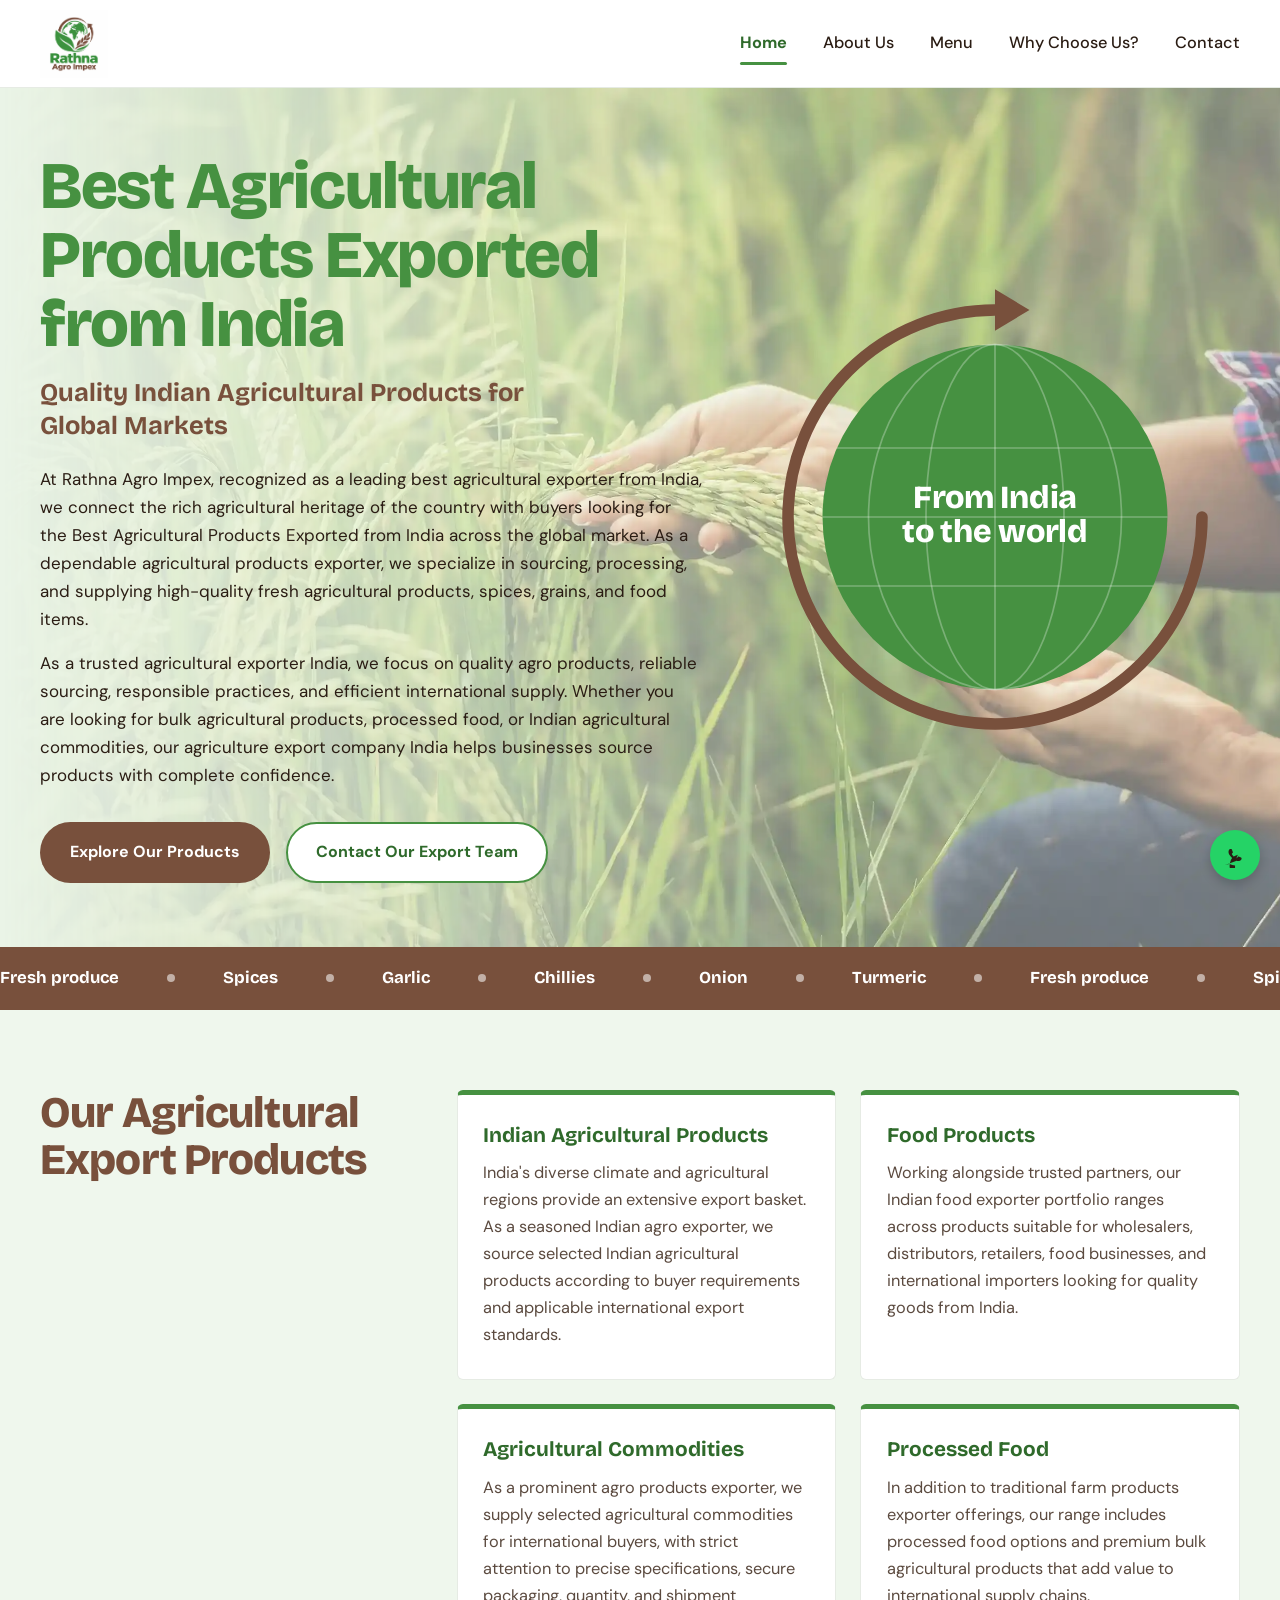
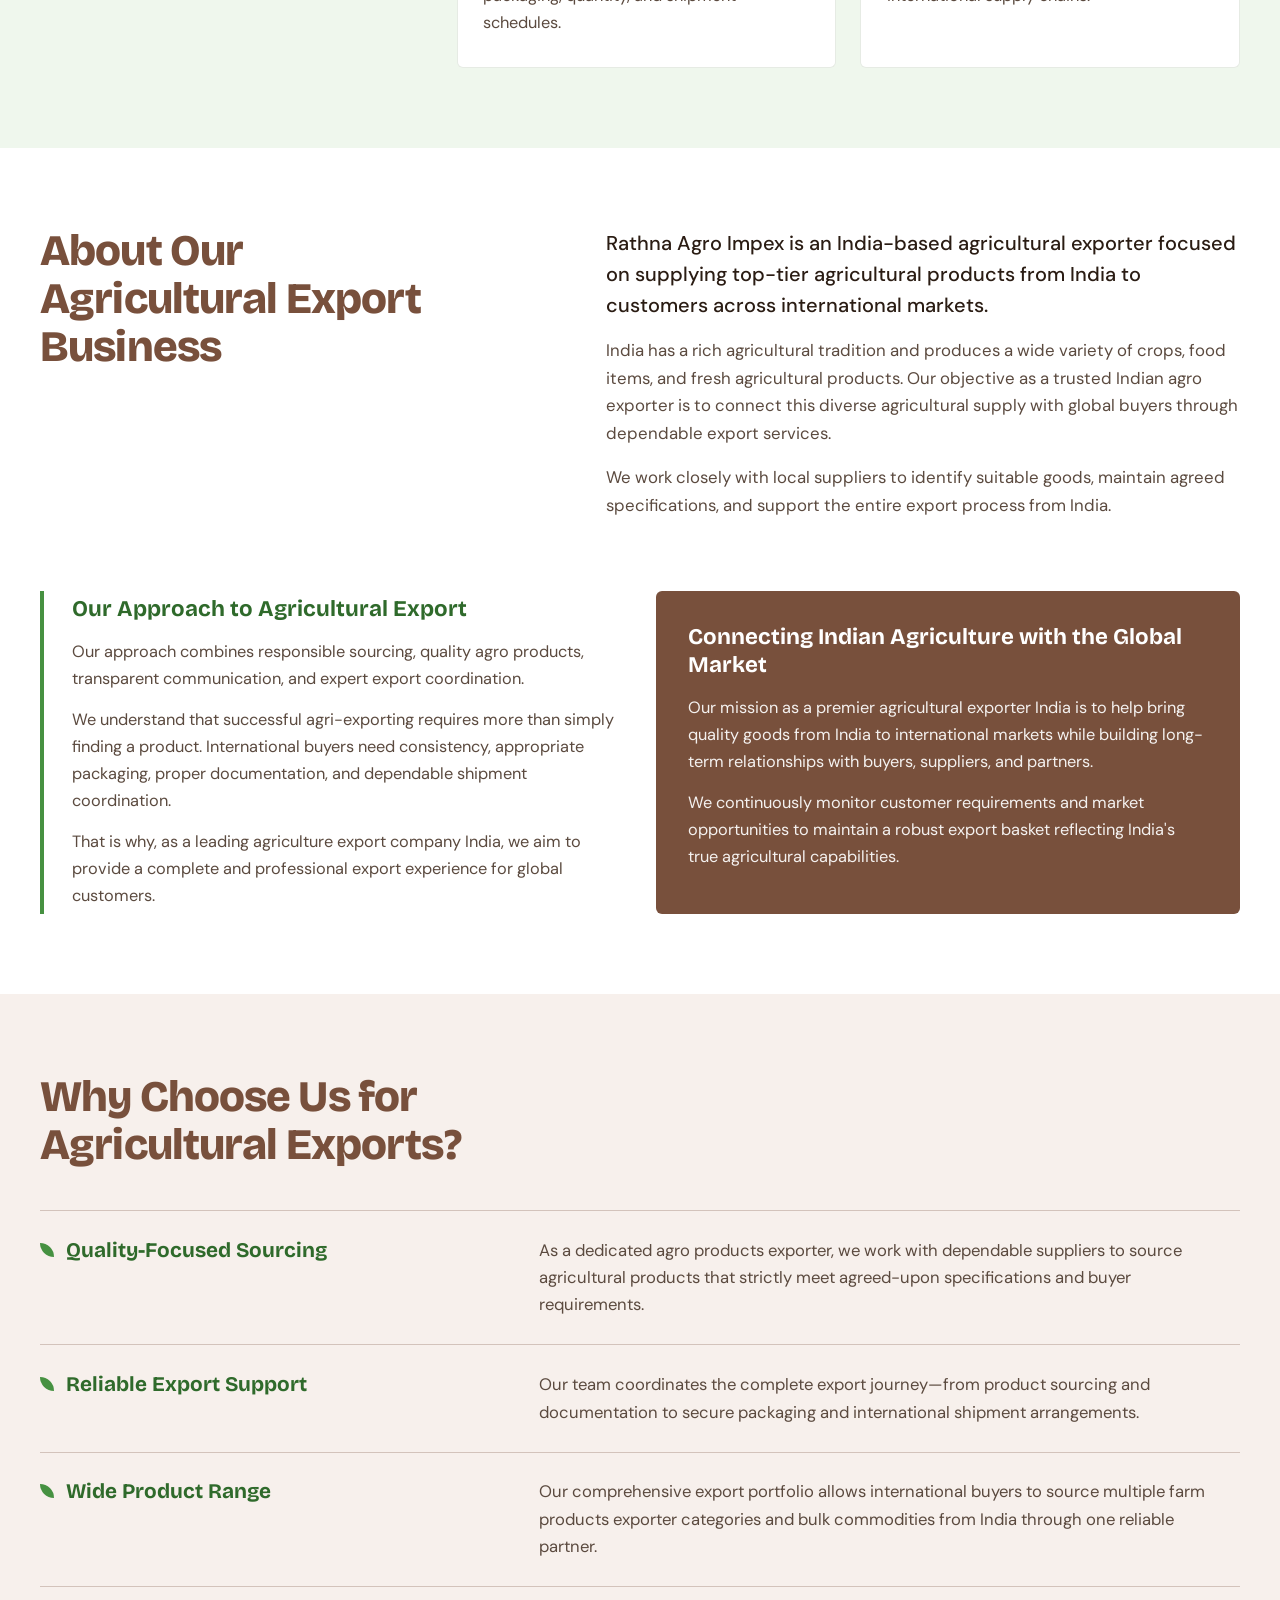
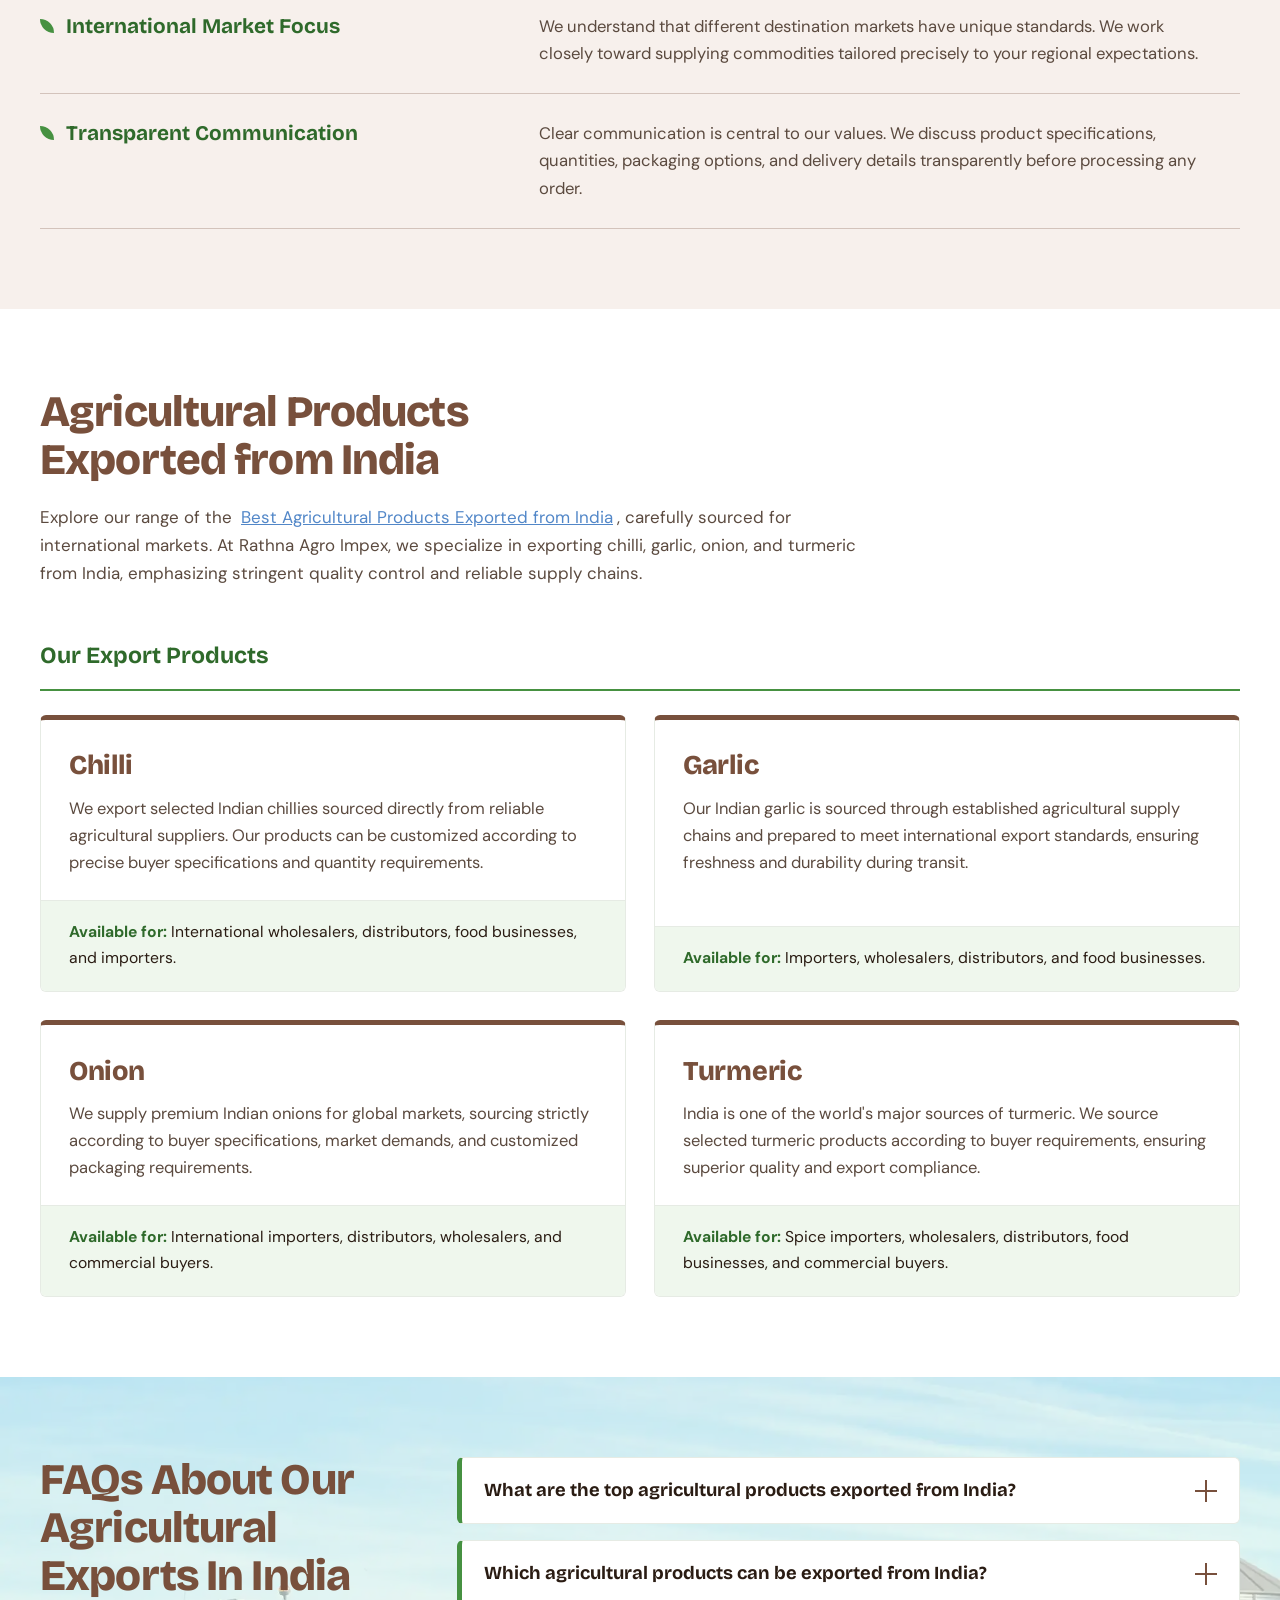
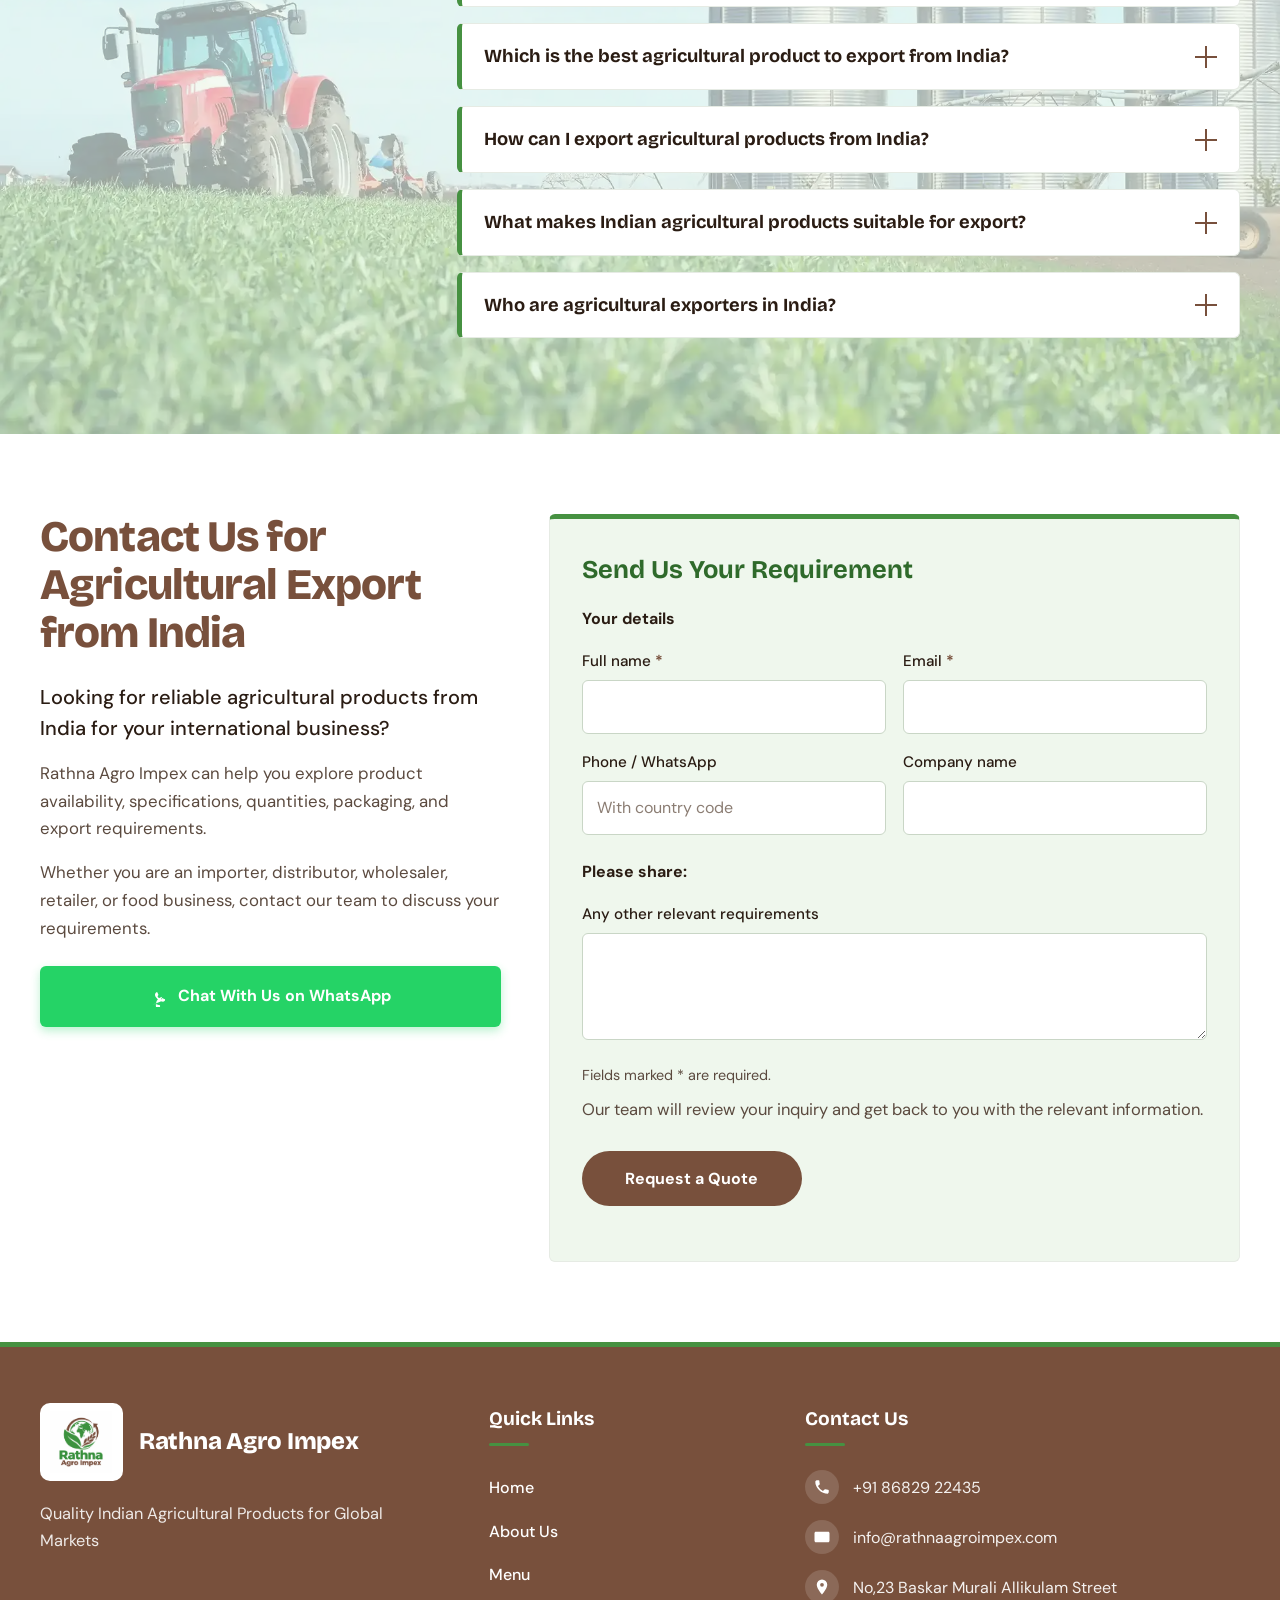
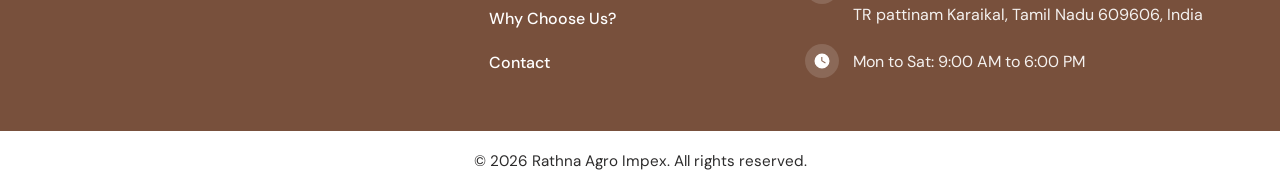
==== index.html @ fa072c7f "Add files via upload" ====
<!DOCTYPE html>
<html lang="en">

<head>
  <meta charset="UTF-8">
  <meta name="viewport" content="width=device-width, initial-scale=1">
  <title>Best Agricultural Exporter from India | Rathna Agro Impex</title>
  <meta name="description"
    content="Rathna Agro Impex sources, processes and exports quality Indian agricultural products: fresh produce, spices, grains and food products for global markets.">
  <meta property="og:title" content="Best Agricultural Products Exported from India | Rathna Agro Impex">
  <meta name="keywords"
    content="Best Agricultural Products Exported from India, best agricultural exporter from India, agricultural exporter India, agro products exporter, agricultural products exporter, Indian agro exporter, farm products exporter, fresh agricultural products, quality agro products, Rathna Agro Impex, agriculture export company India, Indian food exporter, bulk agricultural products">
  <link rel="icon" href="images/rathna-agro-impex.webp">
  <link rel="preconnect" href="https://fonts.googleapis.com">
  <link rel="preconnect" href="https://fonts.gstatic.com" crossorigin>
  <link rel="canonical" href="www.RathanaAgroimpex.com">
  <link
    href="https://fonts.googleapis.com/css2?family=Bricolage+Grotesque:opsz,wght@12..96,500;12..96,700;12..96,800&family=DM+Sans:wght@400;500;700&display=swap"
    rel="stylesheet">
  <link rel="stylesheet" href="css/style.css">
</head>

<body>

  <header class="site-header" id="siteHeader">
    <div class="container header-inner">
      <a class="brand" href="#home" aria-label="Rathna Agro Impex home">
        <img src="images/rathna-agro-impex.webp" alt="Best Agricultural Products Exported from India" title="Best Agricultural Products Exported from India" width="62" height="73">
      </a>

      <button class="nav-toggle" id="navToggle" aria-expanded="false" aria-controls="siteNav" aria-label="Open menu">
        <span></span><span></span><span></span>
      </button>

      <nav class="site-nav" id="siteNav" aria-label="Main">
        <ul>
          <li><a href="#home" class="active">Home</a></li>
          <li><a href="#about">About Us</a></li>
          <li><a href="#menu">Menu</a></li>
          <li><a href="#why-choose-us">Why Choose Us?</a></li>
          <li><a href="#contact">Contact</a></li>
        </ul>
      </nav>
    </div>
  </header>

  <main>
    <section class="hero" id="home">
      <div class="container hero-grid">

        <div class="hero-copy">
          <h1>Best Agricultural Products Exported from India</h1>
          <h2>Quality Indian Agricultural Products for Global Markets</h2>
          <p>At Rathna Agro Impex, recognized as a leading best agricultural exporter from India, we connect the rich agricultural heritage of the country with buyers looking for the Best Agricultural Products Exported from India across the global market. As a dependable agricultural products exporter, we specialize in sourcing, processing, and supplying high-quality fresh agricultural products, spices, grains, and food items.</p>
          <p>As a trusted agricultural exporter India, we focus on quality agro products, reliable sourcing, responsible practices, and efficient international supply. Whether you are looking for bulk agricultural products, processed food, or Indian agricultural commodities, our agriculture export company India helps businesses source products with complete confidence.</p>

          <div class="cta-row">
            <a class="btn btn-primary" href="#menu">Explore Our Products</a>
            <a class="btn btn-outline" href="#contact">Contact Our Export Team</a>
          </div>
        </div>

        <div class="hero-visual" aria-hidden="true">
          <svg viewBox="0 0 400 400" xmlns="http://www.w3.org/2000/svg" focusable="false">
            <circle class="globe" cx="200" cy="200" r="150" />
            <g class="grid-lines">
              <ellipse cx="200" cy="200" rx="60" ry="150" />
              <ellipse cx="200" cy="200" rx="110" ry="150" />
              <line x1="200" y1="50" x2="200" y2="350" />
              <line x1="50" y1="200" x2="350" y2="200" />
              <line x1="62.5" y1="140" x2="337.5" y2="140" />
              <line x1="62.5" y1="260" x2="337.5" y2="260" />
            </g>
            <g class="ring">
              <circle class="ring-arc" cx="200" cy="200" r="180" />
              <polygon class="ring-head" points="230,20 200,2 200,38" />
            </g>
            <text x="200" y="192" text-anchor="middle" class="globe-text">From India</text>
            <text x="200" y="222" text-anchor="middle" class="globe-text">to the world</text>
          </svg>
        </div>

      </div>

      <div class="hero-strip">
        <ul class="container">
          <li>Fresh produce</li>
          <li>Spices</li>
          <li>Garlic</li>
          <li>Chillies</li>
          <li>Onion</li>
          <li>Turmeric</li>
        </ul>
      </div>
    </section>
  </main>

  <section class="products" id="menu">
    <div class="container products-grid">

      <div class="products-head">
        <h2>Our Agricultural Export Products</h2>
      </div>

      <div class="products-list">
        <article class="product-card">
          <h3>Indian Agricultural Products</h3>
          <p>India's diverse climate and agricultural regions provide an extensive export basket. As a seasoned Indian agro exporter, we source selected Indian agricultural products according to buyer requirements and applicable international export standards.</p>
        </article>

        <article class="product-card">
          <h3>Food Products</h3>
          <p>Working alongside trusted partners, our Indian food exporter portfolio ranges across products suitable for wholesalers, distributors, retailers, food businesses, and international importers looking for quality goods from India.</p>
        </article>

        <article class="product-card">
          <h3>Agricultural Commodities</h3>
          <p>As a prominent agro products exporter, we supply selected agricultural commodities for international buyers, with strict attention to precise specifications, secure packaging, quantity, and shipment schedules.</p>
        </article>

        <article class="product-card">
          <h3>Processed Food</h3>
          <p>In addition to traditional farm products exporter offerings, our range includes processed food options and premium bulk agricultural products that add value to international supply chains.</p>
        </article>
      </div>

    </div>
  </section>

  <section class="about" id="about">
    <div class="container">

      <div class="about-top">
        <h2>About Our Agricultural Export Business</h2>
        <div class="about-intro">
          <p class="about-lead">Rathna Agro Impex is an India-based agricultural exporter focused on supplying top-tier agricultural products from India to customers across international markets.</p>
          <p>India has a rich agricultural tradition and produces a wide variety of crops, food items, and fresh agricultural products. Our objective as a trusted Indian agro exporter is to connect this diverse agricultural supply with global buyers through dependable export services.</p>
          <p>We work closely with local suppliers to identify suitable goods, maintain agreed specifications, and support the entire export process from India.</p>
        </div>
      </div>

      <div class="about-details">
        <article class="about-block">
          <h3>Our Approach to Agricultural Export</h3>
          <p>Our approach combines responsible sourcing, quality agro products, transparent communication, and expert export coordination.</p>
          <p>We understand that successful agri-exporting requires more than simply finding a product. International buyers need consistency, appropriate packaging, proper documentation, and dependable shipment coordination.</p>
          <p>That is why, as a leading agriculture export company India, we aim to provide a complete and professional export experience for global customers.</p>
        </article>

        <article class="about-block about-mission">
          <h3>Connecting Indian Agriculture with the Global Market</h3>
          <p>Our mission as a premier agricultural exporter India is to help bring quality goods from India to international markets while building long-term relationships with buyers, suppliers, and partners.</p>
          <p>We continuously monitor customer requirements and market opportunities to maintain a robust export basket reflecting India's true agricultural capabilities.</p>
        </article>
      </div>

    </div>
  </section>

  <section class="why" id="why-choose-us">
    <div class="container">
      <h2>Why Choose Us for Agricultural Exports?</h2>

      <div class="why-list">
        <article class="why-item">
          <h3>Quality-Focused Sourcing</h3>
          <p>As a dedicated agro products exporter, we work with dependable suppliers to source agricultural products that strictly meet agreed-upon specifications and buyer requirements.</p>
        </article>

        <article class="why-item">
          <h3>Reliable Export Support</h3>
          <p>Our team coordinates the complete export journey—from product sourcing and documentation to secure packaging and international shipment arrangements.</p>
        </article>

        <article class="why-item">
          <h3>Wide Product Range</h3>
          <p>Our comprehensive export portfolio allows international buyers to source multiple farm products exporter categories and bulk commodities from India through one reliable partner.</p>
        </article>

        <article class="why-item">
          <h3>International Market Focus</h3>
          <p>We understand that different destination markets have unique standards. We work closely toward supplying commodities tailored precisely to your regional expectations.</p>
        </article>

        <article class="why-item">
          <h3>Transparent Communication</h3>
          <p>Clear communication is central to our values. We discuss product specifications, quantities, packaging options, and delivery details transparently before processing any order.</p>
        </article>
      </div>
    </div>
  </section>

  <section class="export-products" id="export-products">
    <div class="container">

      <div class="export-head">
        <h2>Agricultural Products Exported from India</h2>
        <p>Explore our range of the <a href="https://willingsglobal.com/blog/global-market-trends-and-opportunities-in-agricultural-exports" class="highlight-link">Best Agricultural Products Exported from India</a>, carefully sourced for international markets. At Rathna Agro Impex, we specialize in exporting chilli, garlic, onion, and turmeric from India, emphasizing stringent quality control and reliable supply chains.</p>
      </div>

      <h3 class="export-subhead">Our Export Products</h3>

      <div class="export-grid">

        <article class="export-card">
          <h4>Chilli</h4>
          <p>We export selected Indian chillies sourced directly from reliable agricultural suppliers. Our products can be customized according to precise buyer specifications and quantity requirements.</p>
          <p class="export-for"><strong>Available for:</strong> International wholesalers, distributors, food businesses, and importers.</p>
        </article>

        <article class="export-card">
          <h4>Garlic</h4>
          <p>Our Indian garlic is sourced through established agricultural supply chains and prepared to meet international export standards, ensuring freshness and durability during transit.</p>
          <p class="export-for"><strong>Available for:</strong> Importers, wholesalers, distributors, and food businesses.</p>
        </article>

        <article class="export-card">
          <h4>Onion</h4>
          <p>We supply premium Indian onions for global markets, sourcing strictly according to buyer specifications, market demands, and customized packaging requirements.</p>
          <p class="export-for"><strong>Available for:</strong> International importers, distributors, wholesalers, and commercial buyers.</p>
        </article>

        <article class="export-card">
          <h4>Turmeric</h4>
          <p>India is one of the world's major sources of turmeric. We source selected turmeric products according to buyer requirements, ensuring superior quality and export compliance.</p>
          <p class="export-for"><strong>Available for:</strong> Spice importers, wholesalers, distributors, food businesses, and commercial buyers.</p>
        </article>

      </div>
    </div>
  </section>

  <section class="faq" id="faq">
    <div class="container faq-grid">

      <div class="faq-head">
        <h2>FAQs About Our Agricultural Exports In India</h2>
      </div>

      <div class="faq-list">

        <details class="faq-item">
          <summary>What are the top agricultural products exported from India?</summary>
          <p>India exports a diverse range of agricultural and food products, making the Best Agricultural Products Exported from India available across categories including rice, spices, cereals, fruits, vegetables, and processed commodities.</p>
        </details>

        <details class="faq-item">
          <summary>Which agricultural products can be exported from India?</summary>
          <p>A wide range of agricultural products from India can be exported, subject to destination regulations, including grains, spices, fresh produce, pulses, and oilseeds.</p>
        </details>

        <details class="faq-item">
          <summary>Which is the best agricultural product to export from India?</summary>
          <p>Export potential depends on factors such as product availability, international demand, logistics, quality compliance, and your target regional market.</p>
        </details>

        <details class="faq-item">
          <summary>How can I export agricultural products from India?</summary>
          <p>An exporter generally needs business registrations, compliant supplier networks, destination-market clearance, proper packaging, documentation, and coordinated logistics.</p>
        </details>

        <details class="faq-item">
          <summary>What makes Indian agricultural products suitable for export?</summary>
          <p>India's diverse agro-climatic zones provide abundant access to high-demand agricultural commodities, making it an ideal hub for international trade.</p>
        </details>

        <details class="faq-item">
          <summary>Who are agricultural exporters in India?</summary>
         <p>You can check official government export regulations, updates, and licensing policies directly through the <a href="https://www.dgft.gov.in/CP/" class="highlight-link" rel="noopener noreferrer">Directorate General of Foreign Trade (DGFT) portal</a>.</p>
        </details>

      </div>
    </div>
  </section>

  <section class="contact" id="contact">
    <div class="container contact-grid">

      <div class="contact-intro">
        <h2>Contact Us for Agricultural Export from India</h2>
        <p class="contact-lead">Looking for reliable agricultural products from India for your international business?</p>
        <p>Rathna Agro Impex can help you explore product availability, specifications, quantities, packaging, and export requirements.</p>
        <p>Whether you are an importer, distributor, wholesaler, retailer, or food business, contact our team to discuss your requirements.</p>
        
        <!-- WhatsApp Direct Chat Button added here matching your design sample -->
        <div style="margin-top: 1.5rem;">
          <a href="https://wa.me/919342667707?text=Hello%2C%20I%20would%20like%20to%20inquire%20about%20agricultural%20products." target="_blank" rel="noopener noreferrer" class="btn btn-whatsapp-chat">
            <svg viewBox="0 0 24 24" aria-hidden="true" style="width: 20px; height: 20px; fill: currentColor; margin-right: 8px; vertical-align: middle;"><path d="M17.472 14.382c-.297-.149-1.758-.868-2.031-.967-.272-.099-.47-.149-.669.149-.198.297-.768.967-.941 1.165-.173.198-.347.223-.644.074-.297-.149-1.255-.462-2.39-1.475-.883-.788-1.48-1.761-1.653-2.059-.173-.297-.018-.458.13-.606.134-.133.297-.347.446-.521.151-.172.2-.296.3-.495.099-.198.05-.372-.025-.521-.075-.148-.669-1.611-.916-2.206-.242-.579-.487-.501-.669-.51l-.57-.01c-.198 0-.52.074-.792.372s-1.04 1.016-1.04 2.479 1.065 2.876 1.213 3.074c.149.198 2.095 3.2 5.076 4.487.709.306 1.263.489 1.694.626.712.226 1.36.194 1.872.118.571-.085 1.758-.719 2.006-1.413.248-.695.248-1.29.173-1.414-.074-.124-.272-.198-.57-.347m-5.421 7.403h-.004a9.87 9.87 0 01-5.031-1.371l-.361-.214-3.732.982 9.982-3.732.235-.35a9.863 9.863 0 011.505-5.264 9.929 9.929 0 00-2.608 18.257z"/></svg>
            Chat With Us on WhatsApp
          </a>
        </div>
      </div>

      <div class="contact-card">
        <h3>Send Us Your Requirement</h3>

        <form class="enquiry-form" id="enquiryForm" novalidate data-endpoint="" data-email="info@rathnaagroimpex.com">

          <input type="hidden" name="_subject" value="New quote request from website">
          <input class="hp" type="text" name="_gotcha" tabindex="-1" autocomplete="off" aria-hidden="true">

          <fieldset>
            <legend class="share-label">Your details</legend>
            <div class="form-grid">
              <div class="field">
                <label for="enq-name">Full name <span aria-hidden="true">*</span></label>
                <input type="text" id="enq-name" name="name" autocomplete="name" required>
              </div>
              <div class="field">
                <label for="enq-email">Email <span aria-hidden="true">*</span></label>
                <input type="email" id="enq-email" name="email" autocomplete="email" required>
              </div>
              <div class="field">
                <label for="enq-phone">Phone / WhatsApp</label>
                <input type="tel" id="enq-phone" name="phone" autocomplete="tel" placeholder="With country code">
              </div>
              <div class="field">
                <label for="enq-company">Company name</label>
                <input type="text" id="enq-company" name="company" autocomplete="organization">
              </div>
            </div>
          </fieldset>

          <fieldset>
            <legend class="share-label">Please share:</legend>
            <div class="form-grid">
              <div class="field field-full">
                <label for="enq-other">Any other relevant requirements</label>
                <textarea id="enq-other" name="other_requirements" rows="3"></textarea>
              </div>
            </div>
          </fieldset>

          <p class="form-hint">Fields marked * are required.</p>
          <p class="contact-note">Our team will review your inquiry and get back to you with the relevant information.</p>

          <button class="btn btn-primary" type="submit">Request a Quote</button>
          <p class="form-status" id="formStatus" role="status" aria-live="polite"></p>
        </form>
      </div>

    </div>
  </section>

  <footer class="site-footer">
    <div class="container footer-inner">

      <div class="footer-col footer-about">
        <a class="footer-brand" href="#home" aria-label="Rathna Agro Impex home">
          <span class="footer-logo"><img src="images/rathna-agro-impex.webp" alt="Best Agricultural Products Exported from India" title="Best Agricultural Products Exported from India" width="52" height="62"></span>
          <span class="footer-name">Rathna Agro Impex</span>
        </a>
        <p class="footer-tagline">Quality Indian Agricultural Products for Global Markets</p>
      </div>

      <nav class="footer-col footer-nav" aria-labelledby="footerLinksTitle">
        <h3 class="footer-title" id="footerLinksTitle">Quick Links</h3>
        <ul>
          <li><a href="#home">Home</a></li>
          <li><a href="#about">About Us</a></li>
          <li><a href="#menu">Menu</a></li>
          <li><a href="#why-choose-us">Why Choose Us?</a></li>
          <li><a href="#contact">Contact</a></li>
        </ul>
      </nav>

      <div class="footer-col footer-contact">
        <h3 class="footer-title">Contact Us</h3>
        <ul>
          <li>
            <svg viewBox="0 0 24 24" aria-hidden="true">
              <path
                d="M6.6 10.8a15.1 15.1 0 0 0 6.6 6.6l2.2-2.2a1 1 0 0 1 1-.25 11.4 11.4 0 0 0 3.6.57 1 1 0 0 1 1 1V20a1 1 0 0 1-1 1A17 17 0 0 1 3 4a1 1 0 0 1 1-1h3.5a1 1 0 0 1 1 1c0 1.25.2 2.45.57 3.6a1 1 0 0 1-.25 1z" />
            </svg>
            <a href="tel:+919876543210">+91 86829 22435</a>
          </li>
          <li>
            <svg viewBox="0 0 24 24" aria-hidden="true">
              <path
                d="M3 5h18a1 1 0 0 1 1 1v12a1 1 0 0 1-1 1H3a1 1 0 0 1-1-1V6a1 1 0 0 1 1-1zm9 8.2L4.6 7.5v.1L12 13.2l7.4-5.6v-.1z" />
            </svg>
            <a href="mailto:info@rathnaagroimpex.com">info@rathnaagroimpex.com</a>
          </li>
          <li>
            <svg viewBox="0 0 24 24" aria-hidden="true">
              <path
                d="M12 2a7 7 0 0 0-7 7c0 5.2 7 13 7 13s7-7.8 7-13a7 7 0 0 0-7-7zm0 9.5A2.5 2.5 0 1 1 12 6.5a2.5 2.5 0 0 1 0 5z" />
            </svg>
            <address>No,23 Baskar Murali Allikulam Street<br>TR pattinam Karaikal, Tamil Nadu 609606, India</address>
          </li>
          <li>
            <svg viewBox="0 0 24 24" aria-hidden="true">
              <path d="M12 2a10 10 0 1 0 0 20 10 10 0 0 0 0-20zm4.2 13.2-5.2-3.1V6.5h1.5v4.7l4.5 2.7z" />
            </svg>
            <span>Mon to Sat: 9:00 AM to 6:00 PM</span>
          </li>
        </ul>
      </div>

    </div>

    <div class="footer-bottom" style=" background-color: white;">
      <div class="container">
        <p style="text-align: center;">&copy; 2026 Rathna Agro Impex. All rights reserved.</p>
      </div>
    </div>
  </footer>

<!-- Floating WhatsApp widget -->
  <div class="floating-social-icons">
    <a href="https://wa.me/918682922435?text=Hello%2C%20I%20would%20like%20to%20inquire%20about%20agricultural%20products." target="_blank" rel="noopener noreferrer" class="social-icon-bubble whatsapp-bubble" aria-label="WhatsApp Chat">
      <svg viewBox="0 0 24 24"><path fill="currentColor" d="M17.472 14.382c-.297-.149-1.758-.868-2.031-.967-.272-.099-.47-.149-.669.149-.198.297-.768.967-.941 1.165-.173.198-.347.223-.644.074-.297-.149-1.255-.462-2.39-1.475-.883-.788-1.48-1.761-1.653-2.059-.173-.297-.018-.458.13-.606.134-.133.297-.347.446-.521.151-.172.2-.296.3-.495.099-.198.05-.372-.025-.521-.075-.148-.669-1.611-.916-2.206-.242-.579-.487-.501-.669-.51l-.57-.01c-.198 0-.52.074-.792.372s-1.04 1.016-1.04 2.479 1.065 2.876 1.213 3.074c.149.198 2.095 3.2 5.076 4.487.709.306 1.263.489 1.694.626.712.226 1.36.194 1.872.118.571-.085 1.758-.719 2.006-1.413.248-.695.248-1.29.173-1.414-.074-.124-.272-.198-.57-.347m-5.421 7.403h-.004a9.87 9.87 0 01-5.031-1.371l-.361-.214-3.732.982 9.982-3.732.235-.35a9.863 9.863 0 011.505-5.264 9.929 9.929 0 00-2.608 18.257z"/></svg>
    </a>
  </div>

  <script src="js/script.js"></script>
</body>

</html>
---- css/style.css ----
/* Rathna Agro Impex - header + hero */
:root {
  --green: #469141;
  --green-dark: #2f6a2b;
  --brown: #78503C;
  --brown-dark: #5f3e2d;
  --white: #FFFFFF;
  --ink: #2a1c13;
  --muted: #5b4a3f;
  --line: #e6ebe4;

  --font-head: "Bricolage Grotesque", "Segoe UI", Arial, sans-serif;
  --font-body: "DM Sans", "Segoe UI", Arial, sans-serif;
  --header-h: 88px;
}

*, *::before, *::after { box-sizing: border-box; }
html { scroll-behavior: smooth; scroll-padding-top: var(--header-h); }
body {
  margin: 0;
  font-family: var(--font-body);
  color: var(--ink);
  background: var(--white);
  line-height: 1.65;
  -webkit-font-smoothing: antialiased;
}
img, svg { display: block; max-width: 100%; }
ul { list-style: none; margin: 0; padding: 0; }
a { color: inherit; text-decoration: none; }
:focus-visible { outline: 3px solid var(--green); outline-offset: 3px; border-radius: 4px; }

.container { width: min(1200px, 100% - 3rem); margin-inline: auto; }

/* ---------- Header ---------- */
.site-header {
  position: sticky;
  top: 0;
  z-index: 50;
  height: var(--header-h);
  background: var(--white);
  border-bottom: 1px solid var(--line);
  transition: box-shadow .25s ease;
}
.site-header.scrolled { box-shadow: 0 6px 20px rgba(42, 28, 19, .08); }
.header-inner { height: 100%; display: flex; align-items: center; justify-content: space-between; gap: 1.5rem; }
.brand img { height: 68px; width: auto; }

.site-nav ul { display: flex; align-items: center; gap: 2.25rem; }
.site-nav a {
  position: relative;
  display: inline-block;
  padding: .5rem 0;
  font-weight: 500;
  font-size: 1.02rem;
  color: var(--ink);
  transition: color .2s ease;
}
.site-nav a::after {
  content: "";
  position: absolute;
  left: 0; bottom: 0;
  width: 100%; height: 3px;
  background: var(--green);
  border-radius: 2px;
  transform: scaleX(0);
  transform-origin: left;
  transition: transform .25s ease;
}
.site-nav a:hover { color: var(--green-dark); }
.site-nav a:hover::after,
.site-nav a.active::after { transform: scaleX(1); }
.site-nav a.active { color: var(--green-dark); font-weight: 700; }

.nav-toggle {
  display: none;
  width: 46px; height: 46px;
  padding: 0;
  background: transparent;
  border: 1px solid var(--line);
  border-radius: 10px;
  cursor: pointer;
  flex-direction: column;
  align-items: center;
  justify-content: center;
  gap: 5px;
}
.nav-toggle span {
  width: 22px; height: 2px;
  background: var(--brown);
  border-radius: 2px;
  transition: transform .25s ease, opacity .2s ease;
}
.nav-toggle[aria-expanded="true"] span:nth-child(1) { transform: translateY(7px) rotate(45deg); }
.nav-toggle[aria-expanded="true"] span:nth-child(2) { opacity: 0; }
.nav-toggle[aria-expanded="true"] span:nth-child(3) { transform: translateY(-7px) rotate(-45deg); }

/* ---------- Hero ---------- */
.hero { display: flex; flex-direction: column; min-height: calc(100vh - var(--header-h)); }
.hero-grid {
  flex: 1;
  display: grid;
  grid-template-columns: minmax(0, 1.15fr) minmax(0, .85fr);
  align-items: center;
  gap: 3rem;
  padding-block: 4rem;
}

.hero-copy h1 {
  margin: 0 0 1rem;
  font-family: var(--font-head);
  font-weight: 800;
  font-size: clamp(2.4rem, 5.2vw, 4.3rem);
  line-height: 1.04;
  letter-spacing: -0.02em;
  color: var(--green);
  max-width: 14ch;
}
.hero-copy h2 {
  margin: 0 0 1.5rem;
  font-family: var(--font-head);
  font-weight: 700;
  font-size: clamp(1.2rem, 2vw, 1.6rem);
  line-height: 1.3;
  color: var(--brown);
  max-width: 32ch;
}
.hero-copy p {
  margin: 0 0 1rem;
  max-width: 62ch;
  font-size: 1.06rem;
  color: var(black);
}

/* ---------- Hero background: colour + faded image ---------- */
.hero {
  position: relative;
  isolation: isolate;                 /* keeps the image behind the content */
  background-color: #eaf4e7;          /* soft green, a light tint of #469141 */
}

.hero::before {
  content: "";
  position: absolute;
  inset: 0;
  z-index: -1;
  background: url("../images/best-agro-product.webp") center / cover no-repeat;
  opacity: .60;                       /* image strength: 0.10 = subtle, 0.30 = stronger */
  pointer-events: none;

  /* fades the image out behind the text so the copy stays easy to read */
  -webkit-mask-image: linear-gradient(to right, transparent 0%, #000 65%);
          mask-image: linear-gradient(to right, transparent 0%, #000 65%);
}

/* Tablet and mobile: text is on top, so fade from the top instead */
@media (max-width: 960px) {
  .hero::before {
    -webkit-mask-image: linear-gradient(to bottom, transparent 0%, #000 70%);
            mask-image: linear-gradient(to bottom, transparent 0%, #000 70%);
  }
}

.cta-row { display: flex; flex-wrap: wrap; gap: 1rem; margin-top: 2rem; }
.btn {
  display: inline-flex;
  align-items: center;
  justify-content: center;
  padding: .95rem 1.75rem;
  border: 2px solid transparent;
  border-radius: 999px;
  font-family: var(--font-body);
  font-weight: 700;
  font-size: 1rem;
  transition: background-color .2s ease, color .2s ease, border-color .2s ease, transform .2s ease;
}
.btn:active { transform: translateY(1px); }
.btn-primary { background: var(--brown); color: var(--white); }
.btn-primary:hover { background: var(--brown-dark); }
.btn-outline { border-color: var(--green); color: var(--green-dark); background: var(--white); }
.btn-outline:hover { background: var(--green); color: var(--white); }

/* Globe + rotating ring, echoing the logo */
.hero-visual { justify-self: center; width: min(100%, 460px); }
.hero-visual svg { width: 100%; height: auto; overflow: visible; }
.globe { fill: var(--green); }
.grid-lines { fill: none; stroke: var(--white); stroke-opacity: .28; stroke-width: 1.5; }
.ring-arc {
  fill: none;
  stroke: var(--brown);
  stroke-width: 10;
  stroke-linecap: round;
  stroke-dasharray: 850 281;
}
.ring-head { fill: var(--brown); }
.ring { transform-origin: 200px 200px; animation: spin 48s linear infinite; }
.globe-text {
  fill: var(--white);
  font-family: var(--font-head);
  font-weight: 800;
  font-size: 28px;
  letter-spacing: -0.01em;
}
@keyframes spin { to { transform: rotate(360deg); } }

.hero-strip { background: var(--brown); color: var(--white); overflow: hidden; }

.hero-strip ul {
  display: flex;
  flex-wrap: nowrap;
  width: max-content;      /* overrides .container width */
  margin: 0;               /* overrides .container centering */
  padding-block: 1.1rem;
  font-family: var(--font-head);
  font-weight: 700;
  font-size: 1.05rem;
  animation: marquee 30s linear infinite;
}

.hero-strip:hover ul,
.hero-strip:focus-within ul { animation-play-state: paused; }

.hero-strip li {
  display: flex;
  align-items: center;
  gap: 3rem;
  padding-right: 3rem;
  white-space: nowrap;
}

.hero-strip li::after {
  content: "";
  width: 8px;
  height: 8px;
  border-radius: 50%;
  background: rgba(255, 255, 255, .55);
}

@keyframes marquee { to { transform: translateX(-50%); } }

/* Mobile: put this inside your existing @media (max-width: 520px) block */
@media (max-width: 520px) {
  .hero-strip ul { font-size: .98rem; animation-duration: 22s; }
}

/* Visitors who turned off animations: static wrapped list */
@media (prefers-reduced-motion: reduce) {
  .hero-strip ul { animation: none; width: auto; flex-wrap: wrap; padding-inline: 1.5rem; row-gap: .25rem; }
  .hero-strip li.is-clone { display: none; }
}

/* ---------- Responsive ---------- */
@media (max-width: 960px) {
  :root { --header-h: 76px; }
  .brand img { height: 58px; }
  .nav-toggle { display: inline-flex; }
.products { padding-block: 3.5rem; }
.products-grid { grid-template-columns: 1fr; gap: 1.75rem; }
.products-head h2 { max-width: 20ch; }
  .site-nav {
    position: absolute;
    top: 100%;
    left: 0; right: 0;
    background: var(--white);
    border-bottom: 1px solid var(--line);
    box-shadow: 0 14px 24px rgba(42, 28, 19, .1);
    max-height: 0;
    overflow: hidden;
    visibility: hidden;
    transition: max-height .3s ease, visibility 0s linear .3s;
  }
  .site-nav.open { max-height: 380px; visibility: visible; transition: max-height .3s ease; }
  .site-nav ul { flex-direction: column; align-items: stretch; gap: 0; padding: .5rem 1.5rem 1rem; }
  .site-nav li + li { border-top: 1px solid var(--line); }
  .site-nav a { display: block; padding: .9rem 0; }
  .site-nav a::after { display: none; }
  .site-nav a.active { color: var(--green-dark); }

  .hero-grid { grid-template-columns: 1fr; gap: 2.5rem; padding-block: 2.5rem 3rem; }
  .hero-visual { width: min(80%, 340px); }
  .hero-copy h1 { max-width: 18ch; }
  .about, .why { padding-block: 3.5rem; }
.about-top { grid-template-columns: 1fr; gap: 1.5rem; margin-bottom: 2.5rem; }
.about-top h2 { max-width: 20ch; }
.about-details { grid-template-columns: 1fr; }
.why h2 { margin-bottom: 1.75rem; }
.why-item { grid-template-columns: 1fr; gap: .6rem; padding: 1.35rem 0; }
.export-products { padding-block: 3.5rem; }
.export-subhead { margin-top: 2.25rem; }
.faq { padding-block: 3.5rem; }
.faq-grid { grid-template-columns: 1fr; gap: 1.75rem; }
.faq-head { position: static; }
.faq-head h2 { max-width: 22ch; }
.contact { padding-block: 3.5rem; }
.contact-grid { grid-template-columns: 1fr; gap: 2rem; }
.contact-intro h2 { max-width: 20ch; }
.footer-inner { grid-template-columns: repeat(2, minmax(0, 1fr)); gap: 2.5rem 2rem; padding-block: 2.75rem 2.25rem; }
.footer-about { grid-column: 1 / -1; }
}

@media (max-width: 520px) {
  .container { width: min(1200px, 100% - 2rem); }
  .cta-row .btn { width: 100%; }
  .hero-strip ul { justify-content: flex-start; font-size: .98rem; }
  .products-list { grid-template-columns: 1fr; }
  .about-mission { padding: 1.6rem 1.35rem 1.75rem; }
.about-intro .about-lead { font-size: 1.12rem; }
.export-grid { grid-template-columns: 1fr; }
.export-card { padding: 1.5rem 1.35rem 0; }
.export-card .export-for { margin-inline: -1.35rem; padding-inline: 1.35rem; }
.faq-item summary { padding: 1.1rem 1rem; font-size: 1.05rem; }
.faq-item p { padding: 0 1rem 1.25rem; font-size: 1rem; }
.contact-card { padding: 1.6rem 1.25rem 1.75rem; }
.contact-intro .contact-lead { font-size: 1.12rem; }
.contact-card .btn { width: 100%; }
.footer-inner { grid-template-columns: 1fr; gap: 2rem; }
.footer-name { font-size: 1.25rem; }
.footer-title { margin-bottom: 1.15rem; }
}

@media (prefers-reduced-motion: reduce) {
  html { scroll-behavior: auto; }
  .ring { animation: none; }
  * { transition-duration: .01ms !important; }
  .product-card.reveal { opacity: 1; transform: none; }
  .about-block.reveal, .why-item.reveal { opacity: 1; transform: none; }
  .export-card.reveal { opacity: 1; transform: none; }
  .faq-item[open] p { animation: none; }
}

/* ---------- Products section ---------- */
.products { background: var(--green-tint); padding-block: 5rem; }
.products-grid {
  display: grid;
  grid-template-columns: minmax(0, .8fr) minmax(0, 1.7fr);
  gap: 3rem;
  align-items: start;
}
.products-head h2 {
  margin: 0;
  font-family: var(--font-head);
  font-weight: 800;
  font-size: clamp(1.9rem, 3.4vw, 2.9rem);
  line-height: 1.1;
  letter-spacing: -0.02em;
  color: var(--brown);
  max-width: 12ch;
}
.products-list {
  display: grid;
  grid-template-columns: repeat(2, minmax(0, 1fr));
  gap: 1.5rem;
}
.product-card {
  background: var(--white);
  border: 1px solid var(--line);
  border-top: 5px solid var(--green);
  border-radius: 6px;
  padding: 1.75rem 1.6rem 1.9rem;
  transition: border-top-color .25s ease;
}
.product-card:hover { border-top-color: var(--brown); }
.product-card h3 {
  margin: 0 0 .75rem;
  font-family: var(--font-head);
  font-weight: 700;
  font-size: 1.3rem;
  line-height: 1.25;
  color: var(--green-dark);
}
.product-card p { margin: 0; color: var(--muted); font-size: 1.02rem; }

/* one-time entrance (class added by JS, so content shows even without JS) */
.product-card.reveal { opacity: 0; transform: translateY(18px); }
.product-card.reveal.in {
  opacity: 1;
  transform: none;
  transition: opacity .6s ease, transform .6s ease, border-top-color .25s ease;
}

/* ---------- About section (white background) ---------- */
.about { background: var(--white); padding-block: 5rem; }
.about-top {
  display: grid;
  grid-template-columns: minmax(0, .9fr) minmax(0, 1.1fr);
  gap: 3rem;
  align-items: start;
  margin-bottom: 3.5rem;
}
.about h2,
.why h2 {
  margin: 0;
  font-family: var(--font-head);
  font-weight: 800;
  font-size: clamp(1.9rem, 3.4vw, 2.9rem);
  line-height: 1.1;
  letter-spacing: -0.02em;
  color: var(--brown);
}
.about-top h2 { max-width: 14ch; }
.about-intro p { margin: 0 0 1rem; max-width: 62ch; color: var(--muted); font-size: 1.05rem; }
.about-intro .about-lead { font-size: 1.25rem; font-weight: 500; line-height: 1.55; color: var(--ink); }

.about-details {
  display: grid;
  grid-template-columns: repeat(2, minmax(0, 1fr));
  gap: 2rem;
  align-items: stretch;
}
.about-block h3 {
  margin: 0 0 1rem;
  font-family: var(--font-head);
  font-weight: 700;
  font-size: 1.4rem;
  line-height: 1.25;
  color: var(--green-dark);
}
.about-block p { margin: 0 0 .9rem; color: var(--muted); font-size: 1.02rem; }
.about-block p:last-child { margin-bottom: 0; }
.about-block:not(.about-mission) { padding: .25rem 0 .25rem 1.75rem; border-left: 4px solid var(--green); }

/* The one bold panel: the mission */
.about-mission { background: var(--brown); border-radius: 6px; padding: 2rem 2rem 2.25rem; }
.about-mission h3 { color: var(--white); }
.about-mission p { color: rgba(255, 255, 255, .92); }

/* ---------- Why Choose Us (warm tint background) ---------- */
.why { background: var(--brown-tint); padding-block: 5rem; }
.why h2 { max-width: 22ch; margin-bottom: 2.5rem; }
.why-item {
  display: grid;
  grid-template-columns: minmax(0, 1fr) minmax(0, 1.5fr);
  gap: 2rem;
  padding: 1.6rem 0;
  border-top: 1px solid rgba(120, 80, 60, .28);
}
.why-item:last-child { border-bottom: 1px solid rgba(120, 80, 60, .28); }
.why-item h3 {
  display: flex;
  align-items: flex-start;
  gap: .75rem;
  margin: 0;
  font-family: var(--font-head);
  font-weight: 700;
  font-size: 1.3rem;
  line-height: 1.3;
  color: var(--green-dark);
}
.why-item h3::before {          /* small leaf marker */
  content: "";
  flex: none;
  width: 14px; height: 14px;
  margin-top: .3em;
  background: var(--green);
  border-radius: 0 100% 0 100%;
}
.why-item p { margin: 0; max-width: 62ch; color: var(--muted); font-size: 1.04rem; }

/* one-time entrance (classes added by JS, so content shows even without JS) */
.about-block.reveal,
.why-item.reveal { opacity: 0; transform: translateY(18px); }
.about-block.reveal.in,
.why-item.reveal.in { opacity: 1; transform: none; transition: opacity .6s ease, transform .6s ease; }

/* ---------- Export products section (white background) ---------- */
.export-products { background: var(--white); padding-block: 5rem; }

.export-head h2 {
  margin: 0 0 1.25rem;
  font-family: var(--font-head);
  font-weight: 800;
  font-size: clamp(1.9rem, 3.4vw, 2.9rem);
  line-height: 1.1;
  letter-spacing: -0.02em;
  color: var(--brown);
  max-width: 20ch;
}
.export-head p { margin: 0; max-width: 70ch; color: var(--muted); font-size: 1.06rem; }

.export-subhead {
  margin: 3rem 0 1.5rem;
  padding-bottom: .9rem;
  border-bottom: 2px solid var(--green);
  font-family: var(--font-head);
  font-weight: 700;
  font-size: 1.45rem;
  color: var(--green-dark);
}

.export-grid {
  display: grid;
  grid-template-columns: repeat(2, minmax(0, 1fr));
  gap: 1.75rem;
}
.export-card {
  display: flex;
  flex-direction: column;
  background: var(--white);
  border: 1px solid var(--line);
  border-top: 5px solid var(--brown);
  border-radius: 6px;
  padding: 1.9rem 1.75rem 0;
  overflow: hidden;
  transition: border-top-color .25s ease;
}
.export-card:hover { border-top-color: var(--green); }
.export-card h4 {
  margin: 0 0 .8rem;
  font-family: var(--font-head);
  font-weight: 800;
  font-size: 1.7rem;
  line-height: 1.15;
  letter-spacing: -0.01em;
  color: var(--brown);
}
.export-card p { margin: 0; color: var(--muted); font-size: 1.03rem; }

/* "Available for" strip stays at the bottom so all four cards line up */
.export-card .export-for {
  margin: 1.5rem -1.75rem 0;
  padding: 1.1rem 1.75rem 1.3rem;
  margin-top: auto;
  background: var(--green-tint);
  border-top: 1px solid var(--line);
  color: var(--ink);
  font-size: .98rem;
}
.export-card > p:not(.export-for) { margin-bottom: 1.5rem; }
.export-for strong { color: var(--green-dark); font-weight: 700; }

/* one-time entrance (class added by JS, so content shows even without JS) */
.export-card.reveal { opacity: 0; transform: translateY(18px); }
.export-card.reveal.in {
  opacity: 1;
  transform: none;
  transition: opacity .6s ease, transform .6s ease, border-top-color .25s ease;
}
/* ---------- FAQ section (soft green background) ---------- */
.faq { background: var(--green-tint); padding-block: 5rem; }
.faq-grid {
  display: grid;
  grid-template-columns: minmax(0, .8fr) minmax(0, 1.7fr);
  gap: 3rem;
  align-items: start;
}
.faq-head { top: calc(var(--header-h) + 1.5rem); }
.faq-head h2 {
  margin: 0;
  font-family: var(--font-head);
  font-weight: 800;
  font-size: clamp(1.9rem, 3.4vw, 2.9rem);
  line-height: 1.1;
  letter-spacing: -0.02em;
  color: var(--brown);
  max-width: 15ch;
}

.faq-item {
  background: var(--white);
  border: 1px solid var(--line);
  border-left: 5px solid var(--green);
  border-radius: 6px;
  margin-bottom: 1rem;
  transition: border-left-color .25s ease;
}
.faq-item[open] { border-left-color: var(--brown); }

.faq-item summary {
  display: flex;
  align-items: flex-start;
  justify-content: space-between;
  gap: 1rem;
  padding: 1.25rem 1.4rem;
  list-style: none;
  cursor: pointer;
  font-family: var(--font-head);
  font-weight: 700;
  font-size: 1.15rem;
  line-height: 1.35;
  color: var(--ink);
  transition: color .2s ease;
}
.faq-item summary::-webkit-details-marker { display: none; }
.faq-item summary:hover { color: var(--green-dark); }
.faq-item summary:focus-visible { outline-offset: -3px; }

/* plus icon that turns into a cross when open */
.faq-item summary::after {
  content: "";
  flex: none;
  width: 22px;
  height: 22px;
  margin-top: .1em;
  background:
    linear-gradient(var(--brown), var(--brown)) center / 100% 2px no-repeat,
    linear-gradient(var(--brown), var(--brown)) center / 2px 100% no-repeat;
  transition: transform .25s ease;
}
.faq-item[open] summary::after { transform: rotate(45deg); }

.faq-item p {
  margin: 0;
  padding: 0 1.4rem 1.5rem;
  max-width: 68ch;
  color: var(--muted);
  font-size: 1.04rem;
}
.faq-item[open] p { animation: faqIn .3s ease; }
@keyframes faqIn {
  from { opacity: 0; transform: translateY(-6px); }
  to   { opacity: 1; transform: none; }
}
/* ---------- Contact section (white background) ---------- */
.contact { background: var(--white); padding-block: 5rem; }
.contact-grid {
  display: grid;
  grid-template-columns: minmax(0, .95fr) minmax(0, 1.05fr);
  gap: 3.5rem;
  align-items: start;
}
.contact-intro h2 {
  margin: 0 0 1.5rem;
  font-family: var(--font-head);
  font-weight: 800;
  font-size: clamp(1.9rem, 3.4vw, 2.9rem);
  line-height: 1.1;
  letter-spacing: -0.02em;
  color: var(--brown);
  max-width: 16ch;
}
.contact-intro p { margin: 0 0 1rem; max-width: 60ch; color: var(--muted); font-size: 1.05rem; }
.contact-intro .contact-lead { font-size: 1.25rem; font-weight: 500; line-height: 1.55; color: var(--ink); }

.contact-card {
  background: var(--green-tint);
  border: 1px solid var(--line);
  border-top: 5px solid var(--green);
  border-radius: 6px;
  padding: 2.25rem 2rem 2.4rem;
}
.contact-card h3 {
  margin: 0 0 1.25rem;
  font-family: var(--font-head);
  font-weight: 700;
  font-size: 1.6rem;
  line-height: 1.2;
  color: var(--green-dark);
}
.share-label { margin: 0 0 .75rem; font-weight: 700; color: var(--ink); }

.checklist { margin: 0 0 1.5rem; }
.checklist li {
  position: relative;
  padding: .45rem 0 .45rem 1.75rem;
  border-bottom: 1px solid rgba(70, 145, 65, .22);
  color: var(--ink);
  font-size: 1.03rem;
}
.checklist li:last-child { border-bottom: 0; }
.checklist li::before {          /* same leaf marker as Why Choose Us */
  content: "";
  position: absolute;
  left: 0; top: 1em;
  width: 12px; height: 12px;
  background: var(--green);
  border-radius: 0 100% 0 100%;
}
.contact-note { margin: 0 0 1.75rem; color: var(--muted); font-size: 1.03rem; }
.contact-card .btn { min-width: 220px; }

/* ---------- Footer (brown) ---------- */
.site-footer { background: var(--brown); color: var(--white); border-top: 5px solid var(--green); }
.footer-inner {
  display: grid;
  grid-template-columns: minmax(0, 1.2fr) minmax(0, .8fr) minmax(0, 1.3fr);
  gap: 3rem;
  padding-block: 3.5rem 3rem;
}
.site-footer :focus-visible { outline-color: var(--white); }

/* brand column */
.footer-brand { display: inline-flex; align-items: center; gap: 1rem; }
.footer-logo {
  display: grid;
  place-items: center;
  padding: .5rem .65rem;
  background: var(--white);
  border-radius: 10px;
}
.footer-logo img { height: 62px; width: auto; }
.footer-name {
  font-family: var(--font-head);
  font-weight: 800;
  font-size: 1.5rem;
  line-height: 1.15;
  letter-spacing: -0.01em;
}
.footer-tagline { margin: 1.25rem 0 0; max-width: 32ch; color: rgba(255, 255, 255, .88); font-size: 1.02rem; }

/* column headings */
.footer-title {
  position: relative;
  margin: 0 0 1.5rem;
  padding-bottom: .75rem;
  font-family: var(--font-head);
  font-weight: 700;
  font-size: 1.2rem;
  color: var(--white);
}
.footer-title::after {
  content: "";
  position: absolute;
  left: 0; bottom: 0;
  width: 40px; height: 3px;
  background: var(--green);
  border-radius: 2px;
}

/* quick links */
.footer-nav li + li { margin-top: .35rem; }
.footer-nav a {
  display: inline-block;
  padding: .3rem 0;
  font-weight: 500;
  border-bottom: 2px solid transparent;
  transition: border-color .2s ease, padding-left .2s ease;
}
.footer-nav a:hover { border-bottom-color: var(--white); padding-left: .35rem; }

/* contact details */
.footer-contact li {
  display: flex;
  align-items: flex-start;
  gap: .9rem;
  color: rgba(255, 255, 255, .92);
}
.footer-contact li + li { margin-top: 1rem; }
.footer-contact svg {
  flex: none;
  width: 34px;
  height: 34px;
  padding: 8px;
  background: rgba(255, 255, 255, .14);
  border-radius: 50%;
  fill: var(--white);
}
.footer-contact a,
.footer-contact address,
.footer-contact span { padding-top: .3rem; font-style: normal; overflow-wrap: anywhere; }
.footer-contact a { border-bottom: 1px solid transparent; transition: border-color .2s ease; }
.footer-contact a:hover { border-bottom-color: var(--white); }

/* bottom bar */
.footer-bottom { border-top: 1px solid rgba(255, 255, 255, .22); }
.footer-bottom p {
  margin: 0;
  padding-block: 1.1rem;
  font-size: .95rem;
  color: rgba(7, 6, 6, 0.85);
}

/* ================= RESPONSIVE: keep this block at the END of the file ================= */

/* Missing colour variables (used by Menu, Why Choose Us, FAQ, cards) */
:root {
  --green-tint: #eff7ed;
  --brown-tint: #f7f0ec;
}

/* ---------- Tablet and below ---------- */
@media (max-width: 960px) {
  .products, .about, .why, .export-products, .faq, .contact { padding-block: 3.5rem; }

  .products-grid, .faq-grid, .contact-grid { grid-template-columns: 1fr; gap: 1.75rem; }
  .contact-grid { gap: 2rem; }
  .products-head h2 { max-width: 20ch; }

  .about-top { grid-template-columns: 1fr; gap: 1.5rem; margin-bottom: 2.5rem; }
  .about-top h2 { max-width: 20ch; }
  .about-details { grid-template-columns: 1fr; }

  .why h2 { margin-bottom: 1.75rem; }
  .why-item { grid-template-columns: 1fr; gap: .6rem; padding: 1.35rem 0; }

  .export-subhead { margin-top: 2.25rem; }

  .faq-head { position: static; }
  .faq-head h2 { max-width: 22ch; }

  .contact-intro h2 { max-width: 20ch; }

  .footer-inner { grid-template-columns: repeat(2, minmax(0, 1fr)); gap: 2.5rem 2rem; padding-block: 2.75rem 2.25rem; }
  .footer-about { grid-column: 1 / -1; }
}

/* ---------- Phones ---------- */
@media (max-width: 640px) {
  .container { width: min(1200px, 100% - 2rem); }
  .products, .about, .why, .export-products, .faq, .contact { padding-block: 3rem; }

  /* single-column card grids */
  .products-list, .export-grid { grid-template-columns: 1fr; }

  /* full-width buttons */
  .cta-row .btn, .contact-card .btn { width: 100%; min-width: 0; }

  .hero-copy p { font-size: 1rem; }

  .about-block:not(.about-mission) { padding-left: 1.1rem; }
  .about-mission { padding: 1.6rem 1.35rem 1.75rem; }
  .about-intro .about-lead, .contact-intro .contact-lead { font-size: 1.12rem; }

  .export-card { padding: 1.5rem 1.35rem 0; }
  .export-card .export-for { margin-inline: -1.35rem; padding-inline: 1.35rem; }

  .faq-item summary { padding: 1.1rem 1rem; font-size: 1.05rem; }
  .faq-item p { padding: 0 1rem 1.25rem; font-size: 1rem; }

  .contact-card { padding: 1.6rem 1.25rem 1.75rem; }

  .footer-inner { grid-template-columns: 1fr; gap: 2rem; }
  .footer-name { font-size: 1.25rem; }
  .footer-title { margin-bottom: 1.15rem; }
  .footer-nav a { padding-block: .5rem; }      /* bigger tap area */
}

/* ---------- Small phones (360px and below) ---------- */
@media (max-width: 380px) {
  .brand img { height: 50px; }
  .hero-copy h1 { font-size: 2.05rem; }
  .btn { padding: .85rem 1.25rem; }
  .export-card h4 { font-size: 1.5rem; }
  .footer-logo img { height: 52px; }
}
/* ---------- Contact enquiry form ---------- */

/* desktop only: give the form a little more width */
@media (min-width: 961px) {
  .contact-grid { grid-template-columns: minmax(0, .8fr) minmax(0, 1.2fr); gap: 3rem; }
}

.enquiry-form { position: relative; }
.enquiry-form fieldset { margin: 0 0 1.5rem; padding: 0; border: 0; min-width: 0; }
.enquiry-form .share-label { padding: 0; margin: 0 0 1rem; }

.form-grid {
  display: grid;
  grid-template-columns: repeat(2, minmax(0, 1fr));
  gap: 1rem 1.1rem;
}
.field { display: flex; flex-direction: column; gap: .4rem; min-width: 0; }
.field-full { grid-column: 1 / -1; }
.field label { font-weight: 500; font-size: .95rem; color: var(--ink); }
.field label span { color: var(--brown); font-weight: 700; }

.field input,
.field textarea {
  width: 100%;
  padding: .8rem .9rem;
  font: inherit;
  font-size: 1rem;              /* 16px stops iPhones zooming in on focus */
  color: var(--ink);
  background: var(--white);
  border: 1.5px solid #c9d6c6;
  border-radius: 6px;
  transition: border-color .2s ease, box-shadow .2s ease;
}
.field textarea { min-height: 104px; resize: vertical; }
.field input::placeholder,
.field textarea::placeholder { color: #8b7d73; }
.field input:hover,
.field textarea:hover { border-color: var(--green); }
.field input:focus,
.field textarea:focus {
  outline: none;
  border-color: var(--green-dark);
  box-shadow: 0 0 0 3px rgba(70, 145, 65, .25);
}
.was-validated .field input:invalid,
.was-validated .field textarea:invalid { border-color: #b3261e; }

.form-hint { margin: 0 0 .5rem; font-size: .9rem; color: var(--muted); }
.hp { position: absolute; left: -9999px; width: 1px; height: 1px; overflow: hidden; }  /* spam trap */

.enquiry-form .btn { cursor: pointer; }
.enquiry-form .btn:disabled { opacity: .7; cursor: wait; }

.form-status { margin: 1rem 0 0; font-weight: 500; }
.form-status:not(:empty) { padding: .85rem 1rem; border-radius: 6px; }
.form-status.success { background: #e3f1e0; color: var(--green-dark); border-left: 4px solid var(--green); }
.form-status.error { background: #fbe9e7; color: #8a1c14; border-left: 4px solid #b3261e; }

/* phones: one field per row */
@media (max-width: 560px) {
  .form-grid { grid-template-columns: 1fr; }
}
/* ---------- FAQ background image ---------- */
.faq {
  position: relative;
  isolation: isolate;
}

.faq::before {
  content: "";
  position: absolute;
  inset: 0;
  z-index: -1;
  background: url("../images/best-agro-import.webp") center / cover no-repeat;
  opacity: 1;                 /* image at full strength now */
}

.faq::after {
  content: "";
  position: absolute;
  inset: 0;
  z-index: -1;
  background: var(--green-tint);
  opacity: .65;                /* tint strength: raise this if text gets hard to read */
  pointer-events: none;
}
.highlight-link {
    /* Example highlight color (yellow) */
    color: #5287c8 !important;   /* Ensures text remains readable */
    padding: 2px 4px;
    border-radius: 3px;
    text-decoration: underline;
}
/* Rathna Agro Impex - header + hero */
:root {
  --green: #469141;
  --green-dark: #2f6a2b;
  --brown: #78503C;
  --brown-dark: #5f3e2d;
  --white: #FFFFFF;
  --ink: #2a1c13;
  --muted: #5b4a3f;
  --line: #e6ebe4;

  --font-head: "Bricolage Grotesque", "Segoe UI", Arial, sans-serif;
  --font-body: "DM Sans", "Segoe UI", Arial, sans-serif;
  --header-h: 88px;
}

*, *::before, *::after { box-sizing: border-box; }
html { scroll-behavior: smooth; scroll-padding-top: var(--header-h); }
body {
  margin: 0;
  font-family: var(--font-body);
  color: var(--ink);
  background: var(--white);
  line-height: 1.65;
  -webkit-font-smoothing: antialiased;
}
img, svg { display: block; max-width: 100%; }
ul { list-style: none; margin: 0; padding: 0; }
a { color: inherit; text-decoration: none; }
:focus-visible { outline: 3px solid var(--green); outline-offset: 3px; border-radius: 4px; }

.container { width: min(1200px, 100% - 3rem); margin-inline: auto; }

/* ---------- Header ---------- */
.site-header {
  position: sticky;
  top: 0;
  z-index: 50;
  height: var(--header-h);
  background: var(--white);
  border-bottom: 1px solid var(--line);
  transition: box-shadow .25s ease;
}
.site-header.scrolled { box-shadow: 0 6px 20px rgba(42, 28, 19, .08); }
.header-inner { height: 100%; display: flex; align-items: center; justify-content: space-between; gap: 1.5rem; }
.brand img { height: 68px; width: auto; }

.site-nav ul { display: flex; align-items: center; gap: 2.25rem; }
.site-nav a {
  position: relative;
  display: inline-block;
  padding: .5rem 0;
  font-weight: 500;
  font-size: 1.02rem;
  color: var(--ink);
  transition: color .2s ease;
}
.site-nav a::after {
  content: "";
  position: absolute;
  left: 0; bottom: 0;
  width: 100%; height: 3px;
  background: var(--green);
  border-radius: 2px;
  transform: scaleX(0);
  transform-origin: left;
  transition: transform .25s ease;
}
.site-nav a:hover { color: var(--green-dark); }
.site-nav a:hover::after,
.site-nav a.active::after { transform: scaleX(1); }
.site-nav a.active { color: var(--green-dark); font-weight: 700; }

.nav-toggle {
  display: none;
  width: 46px; height: 46px;
  padding: 0;
  background: transparent;
  border: 1px solid var(--line);
  border-radius: 10px;
  cursor: pointer;
  flex-direction: column;
  align-items: center;
  justify-content: center;
  gap: 5px;
}
.nav-toggle span {
  width: 22px; height: 2px;
  background: var(--brown);
  border-radius: 2px;
  transition: transform .25s ease, opacity .2s ease;
}
.nav-toggle[aria-expanded="true"] span:nth-child(1) { transform: translateY(7px) rotate(45deg); }
.nav-toggle[aria-expanded="true"] span:nth-child(2) { opacity: 0; }
.nav-toggle[aria-expanded="true"] span:nth-child(3) { transform: translateY(-7px) rotate(-45deg); }

/* ---------- Hero ---------- */
.hero { display: flex; flex-direction: column; min-height: calc(100vh - var(--header-h)); }
.hero-grid {
  flex: 1;
  display: grid;
  grid-template-columns: minmax(0, 1.15fr) minmax(0, .85fr);
  align-items: center;
  gap: 3rem;
  padding-block: 4rem;
}

.hero-copy h1 {
  margin: 0 0 1rem;
  font-family: var(--font-head);
  font-weight: 800;
  font-size: clamp(2.4rem, 5.2vw, 4.3rem);
  line-height: 1.04;
  letter-spacing: -0.02em;
  color: var(--green);
  max-width: 14ch;
}
.hero-copy h2 {
  margin: 0 0 1.5rem;
  font-family: var(--font-head);
  font-weight: 700;
  font-size: clamp(1.2rem, 2vw, 1.6rem);
  line-height: 1.3;
  color: var(--brown);
  max-width: 32ch;
}
.hero-copy p {
  margin: 0 0 1rem;
  max-width: 62ch;
  font-size: 1.06rem;
  color: var(black);
}

/* ---------- Hero background: colour + faded image ---------- */
.hero {
  position: relative;
  isolation: isolate;                 /* keeps the image behind the content */
  background-color: #eaf4e7;          /* soft green, a light tint of #469141 */
}

.hero::before {
  content: "";
  position: absolute;
  inset: 0;
  z-index: -1;
  background: url("../images/best-agro-product.webp") center / cover no-repeat;
  opacity: .60;                       /* image strength: 0.10 = subtle, 0.30 = stronger */
  pointer-events: none;

  /* fades the image out behind the text so the copy stays easy to read */
  -webkit-mask-image: linear-gradient(to right, transparent 0%, #000 65%);
          mask-image: linear-gradient(to right, transparent 0%, #000 65%);
}

/* Tablet and mobile: text is on top, so fade from the top instead */
@media (max-width: 960px) {
  .hero::before {
    -webkit-mask-image: linear-gradient(to bottom, transparent 0%, #000 70%);
            mask-image: linear-gradient(to bottom, transparent 0%, #000 70%);
  }
}

.cta-row { display: flex; flex-wrap: wrap; gap: 1rem; margin-top: 2rem; }
.btn {
  display: inline-flex;
  align-items: center;
  justify-content: center;
  padding: .95rem 1.75rem;
  border: 2px solid transparent;
  border-radius: 999px;
  font-family: var(--font-body);
  font-weight: 700;
  font-size: 1rem;
  transition: background-color .2s ease, color .2s ease, border-color .2s ease, transform .2s ease;
}
.btn:active { transform: translateY(1px); }
.btn-primary { background: var(--brown); color: var(--white); }
.btn-primary:hover { background: var(--brown-dark); }
.btn-outline { border-color: var(--green); color: var(--green-dark); background: var(--white); }
.btn-outline:hover { background: var(--green); color: var(--white); }

/* Globe + rotating ring, echoing the logo */
.hero-visual { justify-self: center; width: min(100%, 460px); }
.hero-visual svg { width: 100%; height: auto; overflow: visible; }
.globe { fill: var(--green); }
.grid-lines { fill: none; stroke: var(--white); stroke-opacity: .28; stroke-width: 1.5; }
.ring-arc {
  fill: none;
  stroke: var(--brown);
  stroke-width: 10;
  stroke-linecap: round;
  stroke-dasharray: 850 281;
}
.ring-head { fill: var(--brown); }
.ring { transform-origin: 200px 200px; animation: spin 48s linear infinite; }
.globe-text {
  fill: var(--white);
  font-family: var(--font-head);
  font-weight: 800;
  font-size: 28px;
  letter-spacing: -0.01em;
}
@keyframes spin { to { transform: rotate(360deg); } }

.hero-strip { background: var(--brown); color: var(--white); overflow: hidden; }

.hero-strip ul {
  display: flex;
  flex-wrap: nowrap;
  width: max-content;      /* overrides .container width */
  margin: 0;               /* overrides .container centering */
  padding-block: 1.1rem;
  font-family: var(--font-head);
  font-weight: 700;
  font-size: 1.05rem;
  animation: marquee 30s linear infinite;
}

.hero-strip:hover ul,
.hero-strip:focus-within ul { animation-play-state: paused; }

.hero-strip li {
  display: flex;
  align-items: center;
  gap: 3rem;
  padding-right: 3rem;
  white-space: nowrap;
}

.hero-strip li::after {
  content: "";
  width: 8px;
  height: 8px;
  border-radius: 50%;
  background: rgba(255, 255, 255, .55);
}

@keyframes marquee { to { transform: translateX(-50%); } }

/* Mobile: put this inside your existing @media (max-width: 520px) block */
@media (max-width: 520px) {
  .hero-strip ul { font-size: .98rem; animation-duration: 22s; }
}

/* Visitors who turned off animations: static wrapped list */
@media (prefers-reduced-motion: reduce) {
  .hero-strip ul { animation: none; width: auto; flex-wrap: wrap; padding-inline: 1.5rem; row-gap: .25rem; }
  .hero-strip li.is-clone { display: none; }
}

/* ---------- Responsive ---------- */
@media (max-width: 960px) {
  :root { --header-h: 76px; }
  .brand img { height: 58px; }
  .nav-toggle { display: inline-flex; }
.products { padding-block: 3.5rem; }
.products-grid { grid-template-columns: 1fr; gap: 1.75rem; }
.products-head h2 { max-width: 20ch; }
  .site-nav {
    position: absolute;
    top: 100%;
    left: 0; right: 0;
    background: var(--white);
    border-bottom: 1px solid var(--line);
    box-shadow: 0 14px 24px rgba(42, 28, 19, .1);
    max-height: 0;
    overflow: hidden;
    visibility: hidden;
    transition: max-height .3s ease, visibility 0s linear .3s;
  }
  .site-nav.open { max-height: 380px; visibility: visible; transition: max-height .3s ease; }
  .site-nav ul { flex-direction: column; align-items: stretch; gap: 0; padding: .5rem 1.5rem 1rem; }
  .site-nav li + li { border-top: 1px solid var(--line); }
  .site-nav a { display: block; padding: .9rem 0; }
  .site-nav a::after { display: none; }
  .site-nav a.active { color: var(--green-dark); }

  .hero-grid { grid-template-columns: 1fr; gap: 2.5rem; padding-block: 2.5rem 3rem; }
  .hero-visual { width: min(80%, 340px); }
  .hero-copy h1 { max-width: 18ch; }
  .about, .why { padding-block: 3.5rem; }
.about-top { grid-template-columns: 1fr; gap: 1.5rem; margin-bottom: 2.5rem; }
.about-top h2 { max-width: 20ch; }
.about-details { grid-template-columns: 1fr; }
.why h2 { margin-bottom: 1.75rem; }
.why-item { grid-template-columns: 1fr; gap: .6rem; padding: 1.35rem 0; }
.export-products { padding-block: 3.5rem; }
.export-subhead { margin-top: 2.25rem; }
.faq { padding-block: 3.5rem; }
.faq-grid { grid-template-columns: 1fr; gap: 1.75rem; }
.faq-head { position: static; }
.faq-head h2 { max-width: 22ch; }
.contact { padding-block: 3.5rem; }
.contact-grid { grid-template-columns: 1fr; gap: 2rem; }
.contact-intro h2 { max-width: 20ch; }
.footer-inner { grid-template-columns: repeat(2, minmax(0, 1fr)); gap: 2.5rem 2rem; padding-block: 2.75rem 2.25rem; }
.footer-about { grid-column: 1 / -1; }
}

@media (max-width: 520px) {
  .container { width: min(1200px, 100% - 2rem); }
  .cta-row .btn { width: 100%; }
  .hero-strip ul { justify-content: flex-start; font-size: .98rem; }
  .products-list { grid-template-columns: 1fr; }
  .about-mission { padding: 1.6rem 1.35rem 1.75rem; }
.about-intro .about-lead { font-size: 1.12rem; }
.export-grid { grid-template-columns: 1fr; }
.export-card { padding: 1.5rem 1.35rem 0; }
.export-card .export-for { margin-inline: -1.35rem; padding-inline: 1.35rem; }
.faq-item summary { padding: 1.1rem 1rem; font-size: 1.05rem; }
.faq-item p { padding: 0 1rem 1.25rem; font-size: 1rem; }
.contact-card { padding: 1.6rem 1.25rem 1.75rem; }
.contact-intro .contact-lead { font-size: 1.12rem; }
.contact-card .btn { width: 100%; }
.footer-inner { grid-template-columns: 1fr; gap: 2rem; }
.footer-name { font-size: 1.25rem; }
.footer-title { margin-bottom: 1.15rem; }
}

@media (prefers-reduced-motion: reduce) {
  html { scroll-behavior: auto; }
  .ring { animation: none; }
  * { transition-duration: .01ms !important; }
  .product-card.reveal { opacity: 1; transform: none; }
  .about-block.reveal, .why-item.reveal { opacity: 1; transform: none; }
  .export-card.reveal { opacity: 1; transform: none; }
  .faq-item[open] p { animation: none; }
}

/* ---------- Products section ---------- */
.products { background: var(--green-tint); padding-block: 5rem; }
.products-grid {
  display: grid;
  grid-template-columns: minmax(0, .8fr) minmax(0, 1.7fr);
  gap: 3rem;
  align-items: start;
}
.products-head h2 {
  margin: 0;
  font-family: var(--font-head);
  font-weight: 800;
  font-size: clamp(1.9rem, 3.4vw, 2.9rem);
  line-height: 1.1;
  letter-spacing: -0.02em;
  color: var(--brown);
  max-width: 12ch;
}
.products-list {
  display: grid;
  grid-template-columns: repeat(2, minmax(0, 1fr));
  gap: 1.5rem;
}
.product-card {
  background: var(--white);
  border: 1px solid var(--line);
  border-top: 5px solid var(--green);
  border-radius: 6px;
  padding: 1.75rem 1.6rem 1.9rem;
  transition: border-top-color .25s ease;
}
.product-card:hover { border-top-color: var(--brown); }
.product-card h3 {
  margin: 0 0 .75rem;
  font-family: var(--font-head);
  font-weight: 700;
  font-size: 1.3rem;
  line-height: 1.25;
  color: var(--green-dark);
}
.product-card p { margin: 0; color: var(--muted); font-size: 1.02rem; }

/* one-time entrance (class added by JS, so content shows even without JS) */
.product-card.reveal { opacity: 0; transform: translateY(18px); }
.product-card.reveal.in {
  opacity: 1;
  transform: none;
  transition: opacity .6s ease, transform .6s ease, border-top-color .25s ease;
}

/* ---------- About section (white background) ---------- */
.about { background: var(--white); padding-block: 5rem; }
.about-top {
  display: grid;
  grid-template-columns: minmax(0, .9fr) minmax(0, 1.1fr);
  gap: 3rem;
  align-items: start;
  margin-bottom: 3.5rem;
}
.about h2,
.why h2 {
  margin: 0;
  font-family: var(--font-head);
  font-weight: 800;
  font-size: clamp(1.9rem, 3.4vw, 2.9rem);
  line-height: 1.1;
  letter-spacing: -0.02em;
  color: var(--brown);
}
.about-top h2 { max-width: 14ch; }
.about-intro p { margin: 0 0 1rem; max-width: 62ch; color: var(--muted); font-size: 1.05rem; }
.about-intro .about-lead { font-size: 1.25rem; font-weight: 500; line-height: 1.55; color: var(--ink); }

.about-details {
  display: grid;
  grid-template-columns: repeat(2, minmax(0, 1fr));
  gap: 2rem;
  align-items: stretch;
}
.about-block h3 {
  margin: 0 0 1rem;
  font-family: var(--font-head);
  font-weight: 700;
  font-size: 1.4rem;
  line-height: 1.25;
  color: var(--green-dark);
}
.about-block p { margin: 0 0 .9rem; color: var(--muted); font-size: 1.02rem; }
.about-block p:last-child { margin-bottom: 0; }
.about-block:not(.about-mission) { padding: .25rem 0 .25rem 1.75rem; border-left: 4px solid var(--green); }

/* The one bold panel: the mission */
.about-mission { background: var(--brown); border-radius: 6px; padding: 2rem 2rem 2.25rem; }
.about-mission h3 { color: var(--white); }
.about-mission p { color: rgba(255, 255, 255, .92); }

/* ---------- Why Choose Us (warm tint background) ---------- */
.why { background: var(--brown-tint); padding-block: 5rem; }
.why h2 { max-width: 22ch; margin-bottom: 2.5rem; }
.why-item {
  display: grid;
  grid-template-columns: minmax(0, 1fr) minmax(0, 1.5fr);
  gap: 2rem;
  padding: 1.6rem 0;
  border-top: 1px solid rgba(120, 80, 60, .28);
}
.why-item:last-child { border-bottom: 1px solid rgba(120, 80, 60, .28); }
.why-item h3 {
  display: flex;
  align-items: flex-start;
  gap: .75rem;
  margin: 0;
  font-family: var(--font-head);
  font-weight: 700;
  font-size: 1.3rem;
  line-height: 1.3;
  color: var(--green-dark);
}
.why-item h3::before {          /* small leaf marker */
  content: "";
  flex: none;
  width: 14px; height: 14px;
  margin-top: .3em;
  background: var(--green);
  border-radius: 0 100% 0 100%;
}
.why-item p { margin: 0; max-width: 62ch; color: var(--muted); font-size: 1.04rem; }

/* one-time entrance (classes added by JS, so content shows even without JS) */
.about-block.reveal,
.why-item.reveal { opacity: 0; transform: translateY(18px); }
.about-block.reveal.in,
.why-item.reveal.in { opacity: 1; transform: none; transition: opacity .6s ease, transform .6s ease; }

/* ---------- Export products section (white background) ---------- */
.export-products { background: var(--white); padding-block: 5rem; }

.export-head h2 {
  margin: 0 0 1.25rem;
  font-family: var(--font-head);
  font-weight: 800;
  font-size: clamp(1.9rem, 3.4vw, 2.9rem);
  line-height: 1.1;
  letter-spacing: -0.02em;
  color: var(--brown);
  max-width: 20ch;
}
.export-head p { margin: 0; max-width: 70ch; color: var(--muted); font-size: 1.06rem; }

.export-subhead {
  margin: 3rem 0 1.5rem;
  padding-bottom: .9rem;
  border-bottom: 2px solid var(--green);
  font-family: var(--font-head);
  font-weight: 700;
  font-size: 1.45rem;
  color: var(--green-dark);
}

.export-grid {
  display: grid;
  grid-template-columns: repeat(2, minmax(0, 1fr));
  gap: 1.75rem;
}
.export-card {
  display: flex;
  flex-direction: column;
  background: var(--white);
  border: 1px solid var(--line);
  border-top: 5px solid var(--brown);
  border-radius: 6px;
  padding: 1.9rem 1.75rem 0;
  overflow: hidden;
  transition: border-top-color .25s ease;
}
.export-card:hover { border-top-color: var(--green); }
.export-card h4 {
  margin: 0 0 .8rem;
  font-family: var(--font-head);
  font-weight: 800;
  font-size: 1.7rem;
  line-height: 1.15;
  letter-spacing: -0.01em;
  color: var(--brown);
}
.export-card p { margin: 0; color: var(--muted); font-size: 1.03rem; }

/* "Available for" strip stays at the bottom so all four cards line up */
.export-card .export-for {
  margin: 1.5rem -1.75rem 0;
  padding: 1.1rem 1.75rem 1.3rem;
  margin-top: auto;
  background: var(--green-tint);
  border-top: 1px solid var(--line);
  color: var(--ink);
  font-size: .98rem;
}
.export-card > p:not(.export-for) { margin-bottom: 1.5rem; }
.export-for strong { color: var(--green-dark); font-weight: 700; }

/* one-time entrance (class added by JS, so content shows even without JS) */
.export-card.reveal { opacity: 0; transform: translateY(18px); }
.export-card.reveal.in {
  opacity: 1;
  transform: none;
  transition: opacity .6s ease, transform .6s ease, border-top-color .25s ease;
}
/* ---------- FAQ section (soft green background) ---------- */
.faq { background: var(--green-tint); padding-block: 5rem; }
.faq-grid {
  display: grid;
  grid-template-columns: minmax(0, .8fr) minmax(0, 1.7fr);
  gap: 3rem;
  align-items: start;
}
.faq-head { top: calc(var(--header-h) + 1.5rem); }
.faq-head h2 {
  margin: 0;
  font-family: var(--font-head);
  font-weight: 800;
  font-size: clamp(1.9rem, 3.4vw, 2.9rem);
  line-height: 1.1;
  letter-spacing: -0.02em;
  color: var(--brown);
  max-width: 15ch;
}

.faq-item {
  background: var(--white);
  border: 1px solid var(--line);
  border-left: 5px solid var(--green);
  border-radius: 6px;
  margin-bottom: 1rem;
  transition: border-left-color .25s ease;
}
.faq-item[open] { border-left-color: var(--brown); }

.faq-item summary {
  display: flex;
  align-items: flex-start;
  justify-content: space-between;
  gap: 1rem;
  padding: 1.25rem 1.4rem;
  list-style: none;
  cursor: pointer;
  font-family: var(--font-head);
  font-weight: 700;
  font-size: 1.15rem;
  line-height: 1.35;
  color: var(--ink);
  transition: color .2s ease;
}
.faq-item summary::-webkit-details-marker { display: none; }
.faq-item summary:hover { color: var(--green-dark); }
.faq-item summary:focus-visible { outline-offset: -3px; }

/* plus icon that turns into a cross when open */
.faq-item summary::after {
  content: "";
  flex: none;
  width: 22px;
  height: 22px;
  margin-top: .1em;
  background:
    linear-gradient(var(--brown), var(--brown)) center / 100% 2px no-repeat,
    linear-gradient(var(--brown), var(--brown)) center / 2px 100% no-repeat;
  transition: transform .25s ease;
}
.faq-item[open] summary::after { transform: rotate(45deg); }

.faq-item p {
  margin: 0;
  padding: 0 1.4rem 1.5rem;
  max-width: 68ch;
  color: var(--muted);
  font-size: 1.04rem;
}
.faq-item[open] p { animation: faqIn .3s ease; }
@keyframes faqIn {
  from { opacity: 0; transform: translateY(-6px); }
  to   { opacity: 1; transform: none; }
}
/* ---------- Contact section (white background) ---------- */
.contact { background: var(--white); padding-block: 5rem; }
.contact-grid {
  display: grid;
  grid-template-columns: minmax(0, .95fr) minmax(0, 1.05fr);
  gap: 3.5rem;
  align-items: start;
}
.contact-intro h2 {
  margin: 0 0 1.5rem;
  font-family: var(--font-head);
  font-weight: 800;
  font-size: clamp(1.9rem, 3.4vw, 2.9rem);
  line-height: 1.1;
  letter-spacing: -0.02em;
  color: var(--brown);
  max-width: 16ch;
}
.contact-intro p { margin: 0 0 1rem; max-width: 60ch; color: var(--muted); font-size: 1.05rem; }
.contact-intro .contact-lead { font-size: 1.25rem; font-weight: 500; line-height: 1.55; color: var(--ink); }

.contact-card {
  background: var(--green-tint);
  border: 1px solid var(--line);
  border-top: 5px solid var(--green);
  border-radius: 6px;
  padding: 2.25rem 2rem 2.4rem;
}
.contact-card h3 {
  margin: 0 0 1.25rem;
  font-family: var(--font-head);
  font-weight: 700;
  font-size: 1.6rem;
  line-height: 1.2;
  color: var(--green-dark);
}
.share-label { margin: 0 0 .75rem; font-weight: 700; color: var(--ink); }

.checklist { margin: 0 0 1.5rem; }
.checklist li {
  position: relative;
  padding: .45rem 0 .45rem 1.75rem;
  border-bottom: 1px solid rgba(70, 145, 65, .22);
  color: var(--ink);
  font-size: 1.03rem;
}
.checklist li:last-child { border-bottom: 0; }
.checklist li::before {          /* same leaf marker as Why Choose Us */
  content: "";
  position: absolute;
  left: 0; top: 1em;
  width: 12px; height: 12px;
  background: var(--green);
  border-radius: 0 100% 0 100%;
}
.contact-note { margin: 0 0 1.75rem; color: var(--muted); font-size: 1.03rem; }
.contact-card .btn { min-width: 220px; }

/* ---------- Footer (brown) ---------- */
.site-footer { background: var(--brown); color: var(--white); border-top: 5px solid var(--green); }
.footer-inner {
  display: grid;
  grid-template-columns: minmax(0, 1.2fr) minmax(0, .8fr) minmax(0, 1.3fr);
  gap: 3rem;
  padding-block: 3.5rem 3rem;
}
.site-footer :focus-visible { outline-color: var(--white); }

/* brand column */
.footer-brand { display: inline-flex; align-items: center; gap: 1rem; }
.footer-logo {
  display: grid;
  place-items: center;
  padding: .5rem .65rem;
  background: var(--white);
  border-radius: 10px;
}
.footer-logo img { height: 62px; width: auto; }
.footer-name {
  font-family: var(--font-head);
  font-weight: 800;
  font-size: 1.5rem;
  line-height: 1.15;
  letter-spacing: -0.01em;
}
.footer-tagline { margin: 1.25rem 0 0; max-width: 32ch; color: rgba(255, 255, 255, .88); font-size: 1.02rem; }

/* column headings */
.footer-title {
  position: relative;
  margin: 0 0 1.5rem;
  padding-bottom: .75rem;
  font-family: var(--font-head);
  font-weight: 700;
  font-size: 1.2rem;
  color: var(--white);
}
.footer-title::after {
  content: "";
  position: absolute;
  left: 0; bottom: 0;
  width: 40px; height: 3px;
  background: var(--green);
  border-radius: 2px;
}

/* quick links */
.footer-nav li + li { margin-top: .35rem; }
.footer-nav a {
  display: inline-block;
  padding: .3rem 0;
  font-weight: 500;
  border-bottom: 2px solid transparent;
  transition: border-color .2s ease, padding-left .2s ease;
}
.footer-nav a:hover { border-bottom-color: var(--white); padding-left: .35rem; }

/* contact details */
.footer-contact li {
  display: flex;
  align-items: flex-start;
  gap: .9rem;
  color: rgba(255, 255, 255, .92);
}
.footer-contact li + li { margin-top: 1rem; }
.footer-contact svg {
  flex: none;
  width: 34px;
  height: 34px;
  padding: 8px;
  background: rgba(255, 255, 255, .14);
  border-radius: 50%;
  fill: var(--white);
}
.footer-contact a,
.footer-contact address,
.footer-contact span { padding-top: .3rem; font-style: normal; overflow-wrap: anywhere; }
.footer-contact a { border-bottom: 1px solid transparent; transition: border-color .2s ease; }
.footer-contact a:hover { border-bottom-color: var(--white); }

/* bottom bar */
.footer-bottom { border-top: 1px solid rgba(255, 255, 255, .22); }
.footer-bottom p {
  margin: 0;
  padding-block: 1.1rem;
  font-size: .95rem;
  color: rgba(7, 6, 6, 0.85);
}

/* ================= RESPONSIVE: keep this block at the END of the file ================= */

/* Missing colour variables (used by Menu, Why Choose Us, FAQ, cards) */
:root {
  --green-tint: #eff7ed;
  --brown-tint: #f7f0ec;
}

/* ---------- Tablet and below ---------- */
@media (max-width: 960px) {
  .products, .about, .why, .export-products, .faq, .contact { padding-block: 3.5rem; }

  .products-grid, .faq-grid, .contact-grid { grid-template-columns: 1fr; gap: 1.75rem; }
  .contact-grid { gap: 2rem; }
  .products-head h2 { max-width: 20ch; }

  .about-top { grid-template-columns: 1fr; gap: 1.5rem; margin-bottom: 2.5rem; }
  .about-top h2 { max-width: 20ch; }
  .about-details { grid-template-columns: 1fr; }

  .why h2 { margin-bottom: 1.75rem; }
  .why-item { grid-template-columns: 1fr; gap: .6rem; padding: 1.35rem 0; }

  .export-subhead { margin-top: 2.25rem; }

  .faq-head { position: static; }
  .faq-head h2 { max-width: 22ch; }

  .contact-intro h2 { max-width: 20ch; }

  .footer-inner { grid-template-columns: repeat(2, minmax(0, 1fr)); gap: 2.5rem 2rem; padding-block: 2.75rem 2.25rem; }
  .footer-about { grid-column: 1 / -1; }
}

/* ---------- Phones ---------- */
@media (max-width: 640px) {
  .container { width: min(1200px, 100% - 2rem); }
  .products, .about, .why, .export-products, .faq, .contact { padding-block: 3rem; }

  /* single-column card grids */
  .products-list, .export-grid { grid-template-columns: 1fr; }

  /* full-width buttons */
  .cta-row .btn, .contact-card .btn { width: 100%; min-width: 0; }

  .hero-copy p { font-size: 1rem; }

  .about-block:not(.about-mission) { padding-left: 1.1rem; }
  .about-mission { padding: 1.6rem 1.35rem 1.75rem; }
  .about-intro .about-lead, .contact-intro .contact-lead { font-size: 1.12rem; }

  .export-card { padding: 1.5rem 1.35rem 0; }
  .export-card .export-for { margin-inline: -1.35rem; padding-inline: 1.35rem; }

  .faq-item summary { padding: 1.1rem 1rem; font-size: 1.05rem; }
  .faq-item p { padding: 0 1rem 1.25rem; font-size: 1rem; }

  .contact-card { padding: 1.6rem 1.25rem 1.75rem; }

  .footer-inner { grid-template-columns: 1fr; gap: 2rem; }
  .footer-name { font-size: 1.25rem; }
  .footer-title { margin-bottom: 1.15rem; }
  .footer-nav a { padding-block: .5rem; }      /* bigger tap area */
}

/* ---------- Small phones (360px and below) ---------- */
@media (max-width: 380px) {
  .brand img { height: 50px; }
  .hero-copy h1 { font-size: 2.05rem; }
  .btn { padding: .85rem 1.25rem; }
  .export-card h4 { font-size: 1.5rem; }
  .footer-logo img { height: 52px; }
}
/* ---------- Contact enquiry form ---------- */

/* desktop only: give the form a little more width */
@media (min-width: 961px) {
  .contact-grid { grid-template-columns: minmax(0, .8fr) minmax(0, 1.2fr); gap: 3rem; }
}

.enquiry-form { position: relative; }
.enquiry-form fieldset { margin: 0 0 1.5rem; padding: 0; border: 0; min-width: 0; }
.enquiry-form .share-label { padding: 0; margin: 0 0 1rem; }

.form-grid {
  display: grid;
  grid-template-columns: repeat(2, minmax(0, 1fr));
  gap: 1rem 1.1rem;
}
.field { display: flex; flex-direction: column; gap: .4rem; min-width: 0; }
.field-full { grid-column: 1 / -1; }
.field label { font-weight: 500; font-size: .95rem; color: var(--ink); }
.field label span { color: var(--brown); font-weight: 700; }

.field input,
.field textarea {
  width: 100%;
  padding: .8rem .9rem;
  font: inherit;
  font-size: 1rem;              /* 16px stops iPhones zooming in on focus */
  color: var(--ink);
  background: var(--white);
  border: 1.5px solid #c9d6c6;
  border-radius: 6px;
  transition: border-color .2s ease, box-shadow .2s ease;
}
.field textarea { min-height: 104px; resize: vertical; }
.field input::placeholder,
.field textarea::placeholder { color: #8b7d73; }
.field input:hover,
.field textarea:hover { border-color: var(--green); }
.field input:focus,
.field textarea:focus {
  outline: none;
  border-color: var(--green-dark);
  box-shadow: 0 0 0 3px rgba(70, 145, 65, .25);
}
.was-validated .field input:invalid,
.was-validated .field textarea:invalid { border-color: #b3261e; }

.form-hint { margin: 0 0 .5rem; font-size: .9rem; color: var(--muted); }
.hp { position: absolute; left: -9999px; width: 1px; height: 1px; overflow: hidden; }  /* spam trap */

.enquiry-form .btn { cursor: pointer; }
.enquiry-form .btn:disabled { opacity: .7; cursor: wait; }

.form-status { margin: 1rem 0 0; font-weight: 500; }
.form-status:not(:empty) { padding: .85rem 1rem; border-radius: 6px; }
.form-status.success { background: #e3f1e0; color: var(--green-dark); border-left: 4px solid var(--green); }
.form-status.error { background: #fbe9e7; color: #8a1c14; border-left: 4px solid #b3261e; }

/* phones: one field per row */
@media (max-width: 560px) {
  .form-grid { grid-template-columns: 1fr; }
}
/* ---------- FAQ background image ---------- */
.faq {
  position: relative;
  isolation: isolate;
}

.faq::before {
  content: "";
  position: absolute;
  inset: 0;
  z-index: -1;
  background: url("../images/best-agro-import.webp") center / cover no-repeat;
  opacity: 1;                 /* image at full strength now */
}

.faq::after {
  content: "";
  position: absolute;
  inset: 0;
  z-index: -1;
  background: var(--green-tint);
  opacity: .65;                /* tint strength: raise this if text gets hard to read */
  pointer-events: none;
}
.highlight-link {
    /* Example highlight color (yellow) */
    color: #5287c8 !important;   /* Ensures text remains readable */
    padding: 2px 4px;
    border-radius: 3px;
    text-decoration: underline;
}

/* ---------- WhatsApp Floating Widget and Contact Button ---------- */
.btn-whatsapp-chat {
  background-color: #25d366;
  color: #ffffff;
  width: 100%;
  border-radius: 6px;
  box-shadow: 0 4px 10px rgba(37, 211, 102, 0.3);
  transition: background-color 0.2s ease, transform 0.2s ease;
}
.btn-whatsapp-chat:hover {
  background-color: #1ebe5d;
  color: #ffffff;
}

.floating-social-icons {
  position: fixed;
  bottom: 20px;
  right: 20px;
  z-index: 999;
  display: flex;
  flex-direction: column;
  gap: 12px;
}

.social-icon-bubble {
  display: flex;
  align-items: center;
  justify-content: center;
  width: 50px;
  height: 50px;
  border-radius: 50%;
  box-shadow: 0 4px 12px rgba(0, 0, 0, 0.2);
  transition: transform 0.3s ease, box-shadow 0.3s ease;
}

.social-icon-bubble svg {
  width: 26px;
  height: 26px;
  fill: #ffffff;
}

.whatsapp-bubble {
  background-color: #25d366;
}
.whatsapp-bubble:hover {
  background-color: #1ebe5d;
  transform: scale(1.1);
}

@media (max-width: 640px) {
  .floating-social-icons {
    bottom: 15px;
    right: 15px;
  }
  .social-icon-bubble {
    width: 44px;
    height: 44px;
  }
  .social-icon-bubble svg {
    width: 22px;
    height: 22px;
  }
}
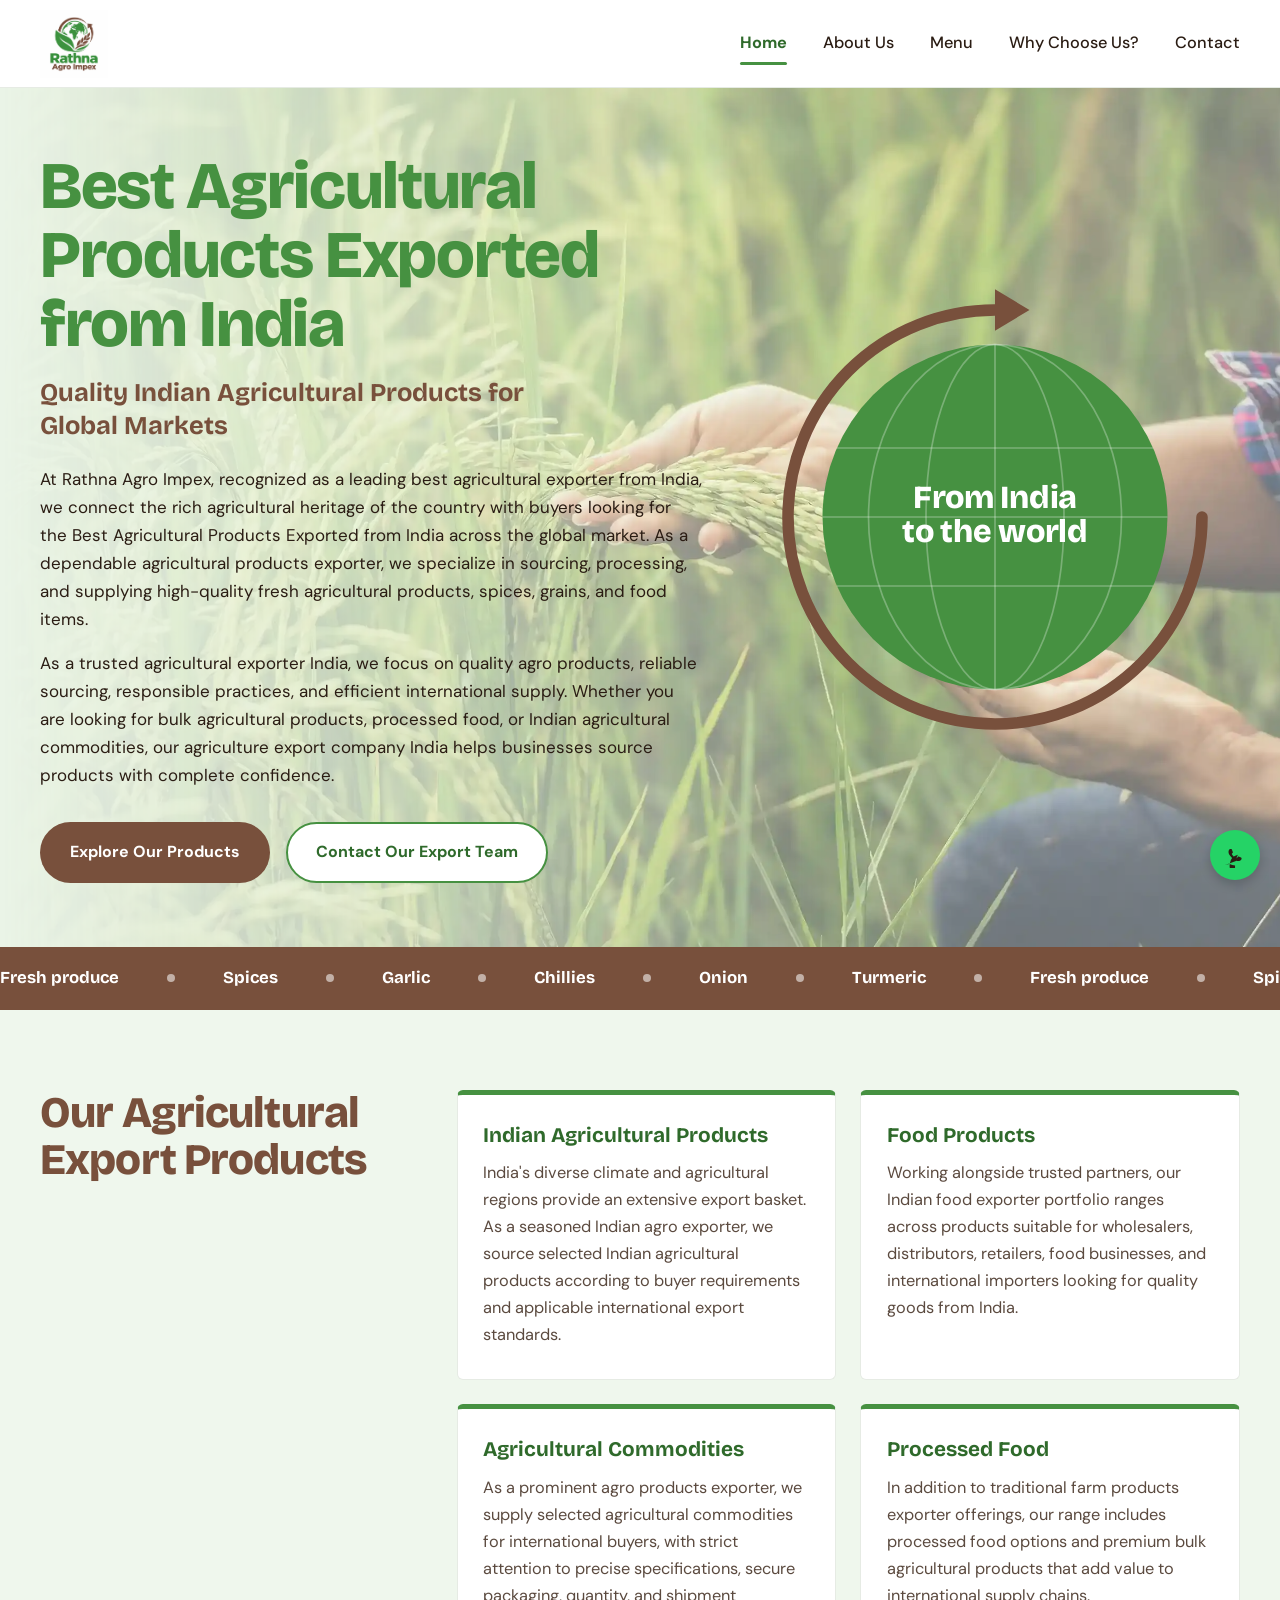
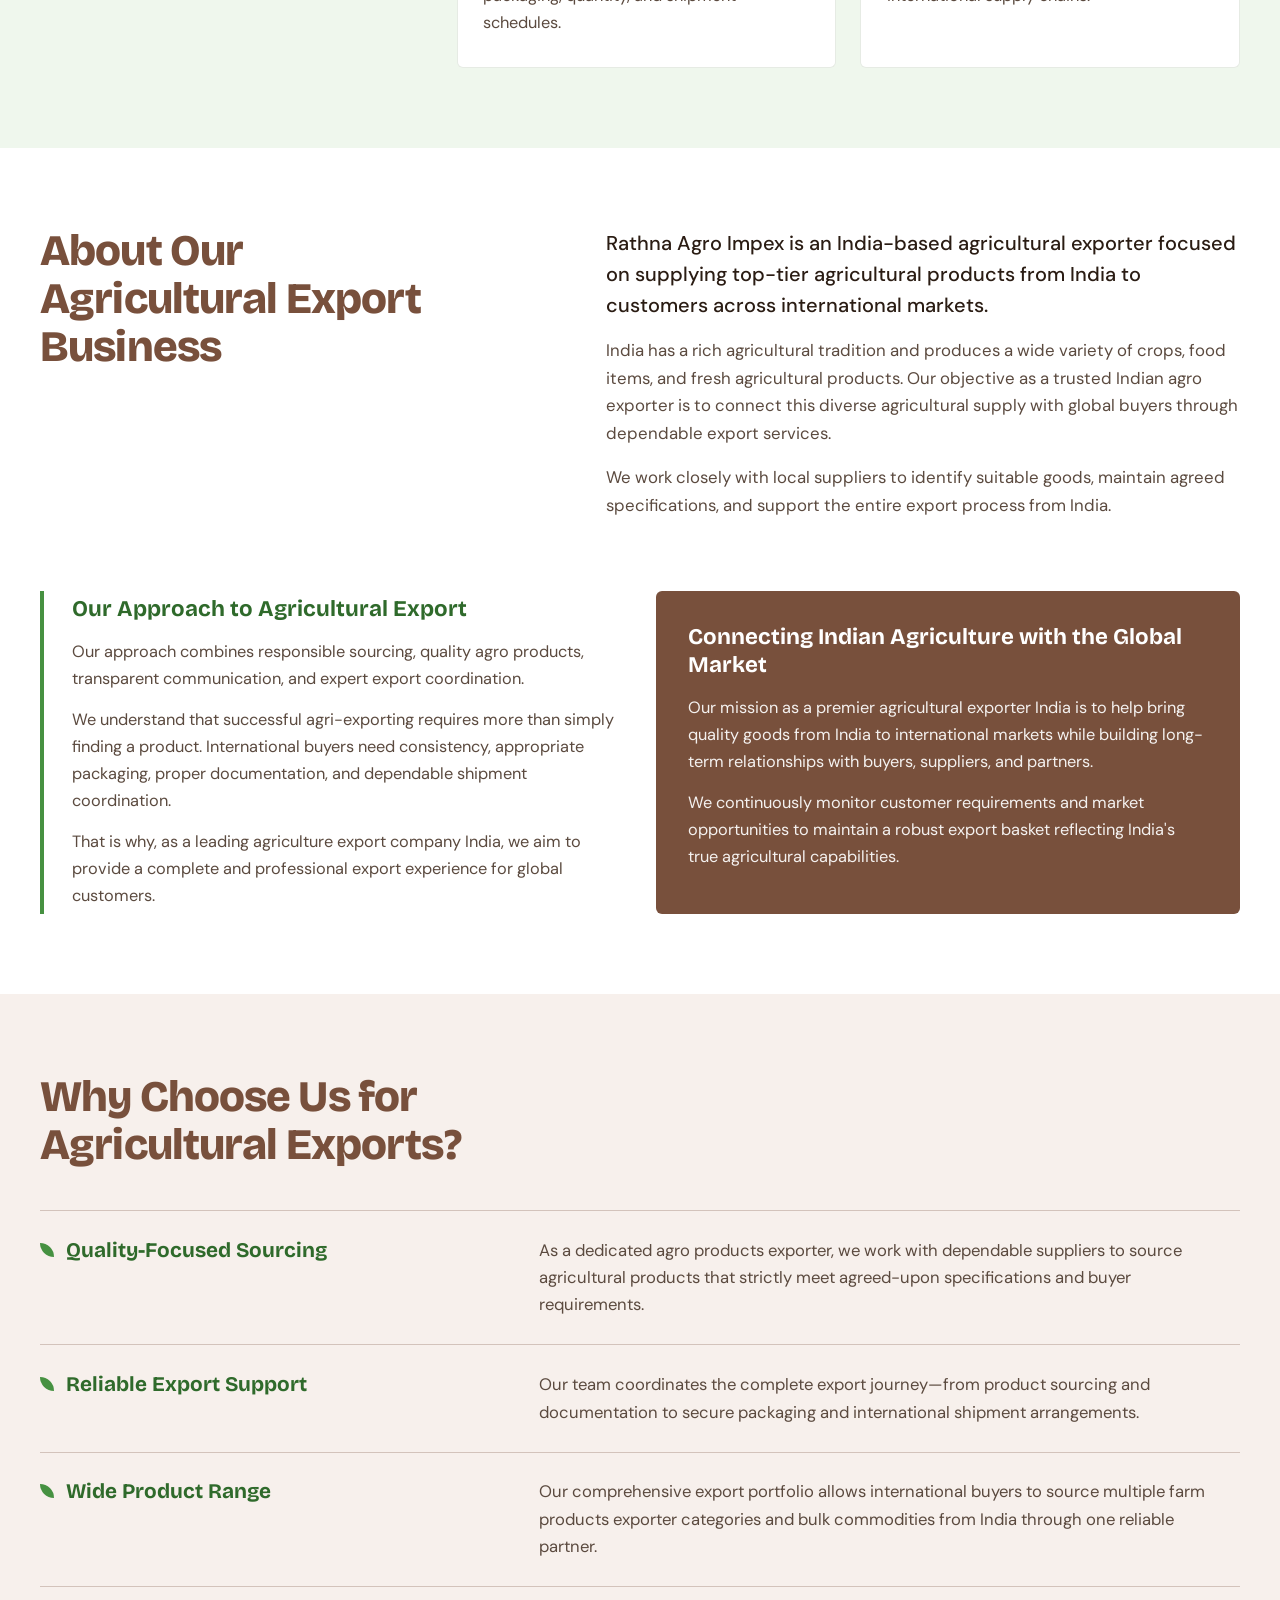
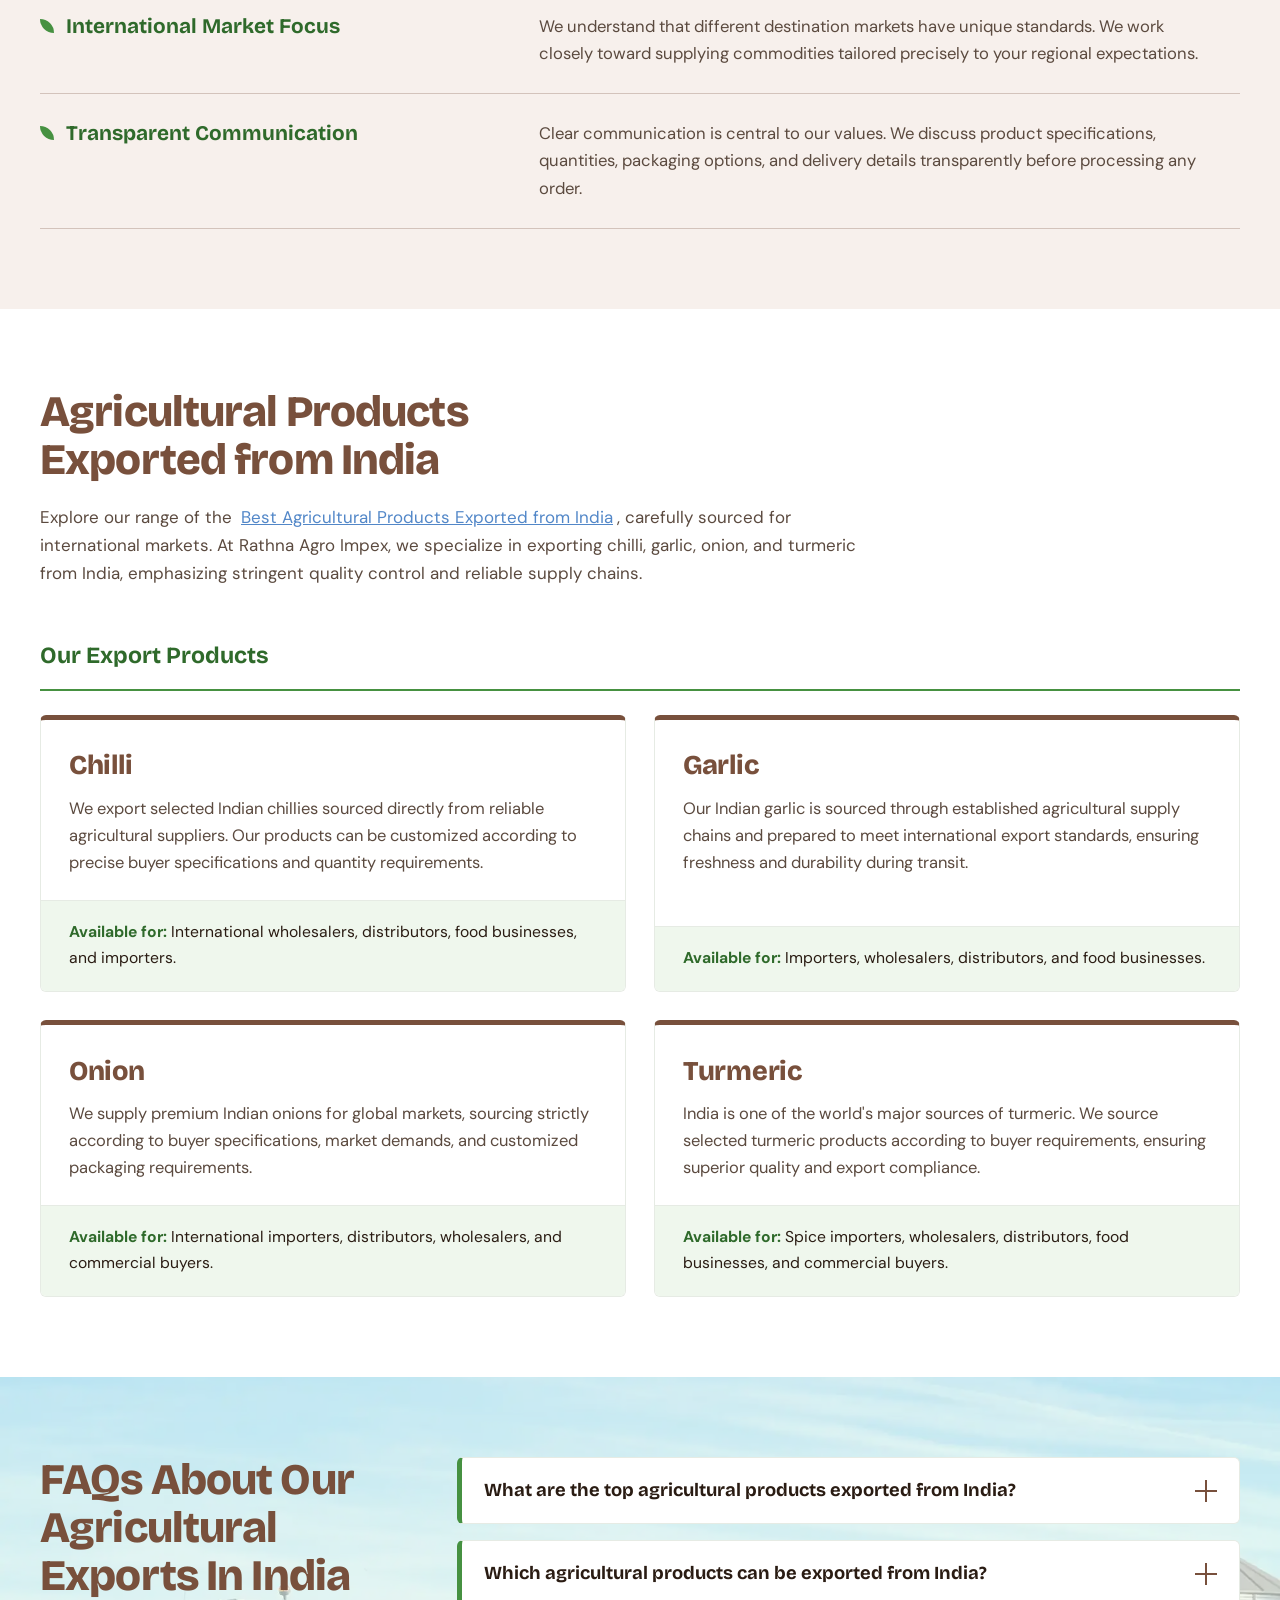
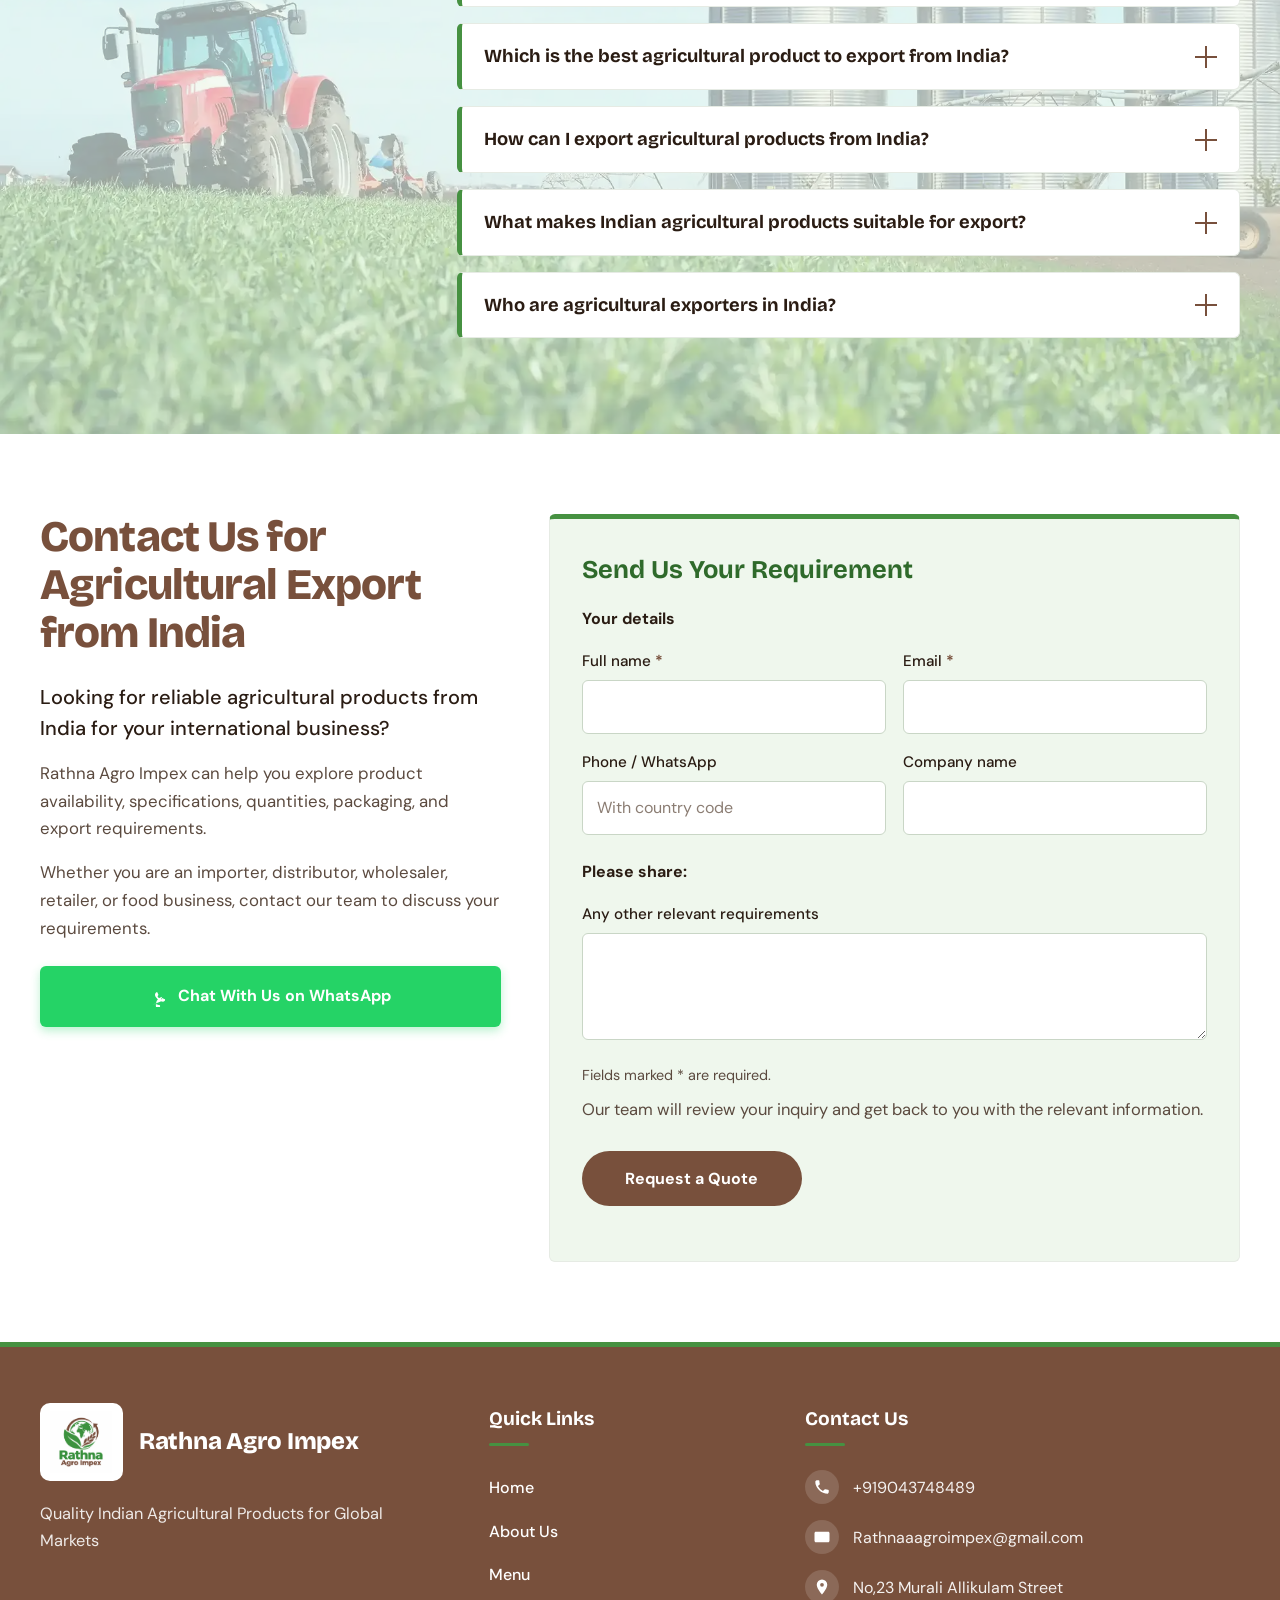
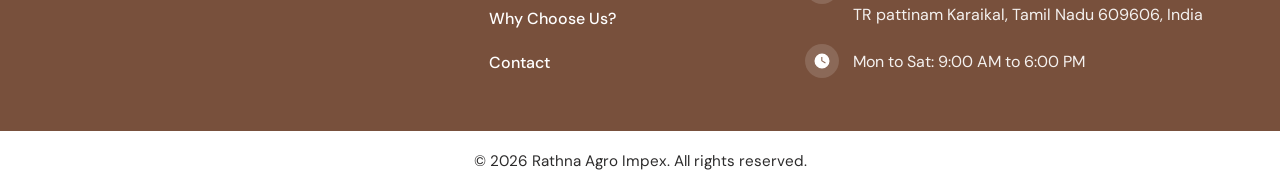
==== commit 91e9a12f: "Update contact information and canonical link" ====
--- a/index.html
+++ b/index.html
@@ -13,7 +13,7 @@
   <link rel="icon" href="images/rathna-agro-impex.webp">
   <link rel="preconnect" href="https://fonts.googleapis.com">
   <link rel="preconnect" href="https://fonts.gstatic.com" crossorigin>
-  <link rel="canonical" href="www.RathanaAgroimpex.com">
+  <link rel="canonical" href="https://rathnaagroimpex.store/">
   <link
     href="https://fonts.googleapis.com/css2?family=Bricolage+Grotesque:opsz,wght@12..96,500;12..96,700;12..96,800&family=DM+Sans:wght@400;500;700&display=swap"
     rel="stylesheet">
@@ -294,7 +294,7 @@
       <div class="contact-card">
         <h3>Send Us Your Requirement</h3>
 
-        <form class="enquiry-form" id="enquiryForm" novalidate data-endpoint="" data-email="info@rathnaagroimpex.com">
+        <form class="enquiry-form" id="enquiryForm" novalidate data-endpoint="" data-email="Rathnaaagroimpex@gmail.com">
 
           <input type="hidden" name="_subject" value="New quote request from website">
           <input class="hp" type="text" name="_gotcha" tabindex="-1" autocomplete="off" aria-hidden="true">
@@ -372,21 +372,21 @@
               <path
                 d="M6.6 10.8a15.1 15.1 0 0 0 6.6 6.6l2.2-2.2a1 1 0 0 1 1-.25 11.4 11.4 0 0 0 3.6.57 1 1 0 0 1 1 1V20a1 1 0 0 1-1 1A17 17 0 0 1 3 4a1 1 0 0 1 1-1h3.5a1 1 0 0 1 1 1c0 1.25.2 2.45.57 3.6a1 1 0 0 1-.25 1z" />
             </svg>
-            <a href="tel:+919876543210">+91 86829 22435</a>
+            <a href="tel:+919043748489">+919043748489</a>
           </li>
           <li>
             <svg viewBox="0 0 24 24" aria-hidden="true">
               <path
                 d="M3 5h18a1 1 0 0 1 1 1v12a1 1 0 0 1-1 1H3a1 1 0 0 1-1-1V6a1 1 0 0 1 1-1zm9 8.2L4.6 7.5v.1L12 13.2l7.4-5.6v-.1z" />
             </svg>
-            <a href="mailto:info@rathnaagroimpex.com">info@rathnaagroimpex.com</a>
+            <a href="mailto:Rathnaaagroimpex@gmail.com">Rathnaaagroimpex@gmail.com</a>
           </li>
           <li>
             <svg viewBox="0 0 24 24" aria-hidden="true">
               <path
                 d="M12 2a7 7 0 0 0-7 7c0 5.2 7 13 7 13s7-7.8 7-13a7 7 0 0 0-7-7zm0 9.5A2.5 2.5 0 1 1 12 6.5a2.5 2.5 0 0 1 0 5z" />
             </svg>
-            <address>No,23 Baskar Murali Allikulam Street<br>TR pattinam Karaikal, Tamil Nadu 609606, India</address>
+            <address>No,23 Murali Allikulam Street<br>TR pattinam Karaikal, Tamil Nadu 609606, India</address>
           </li>
           <li>
             <svg viewBox="0 0 24 24" aria-hidden="true">
@@ -416,4 +416,4 @@
   <script src="js/script.js"></script>
 </body>
 
-</html>+</html>
